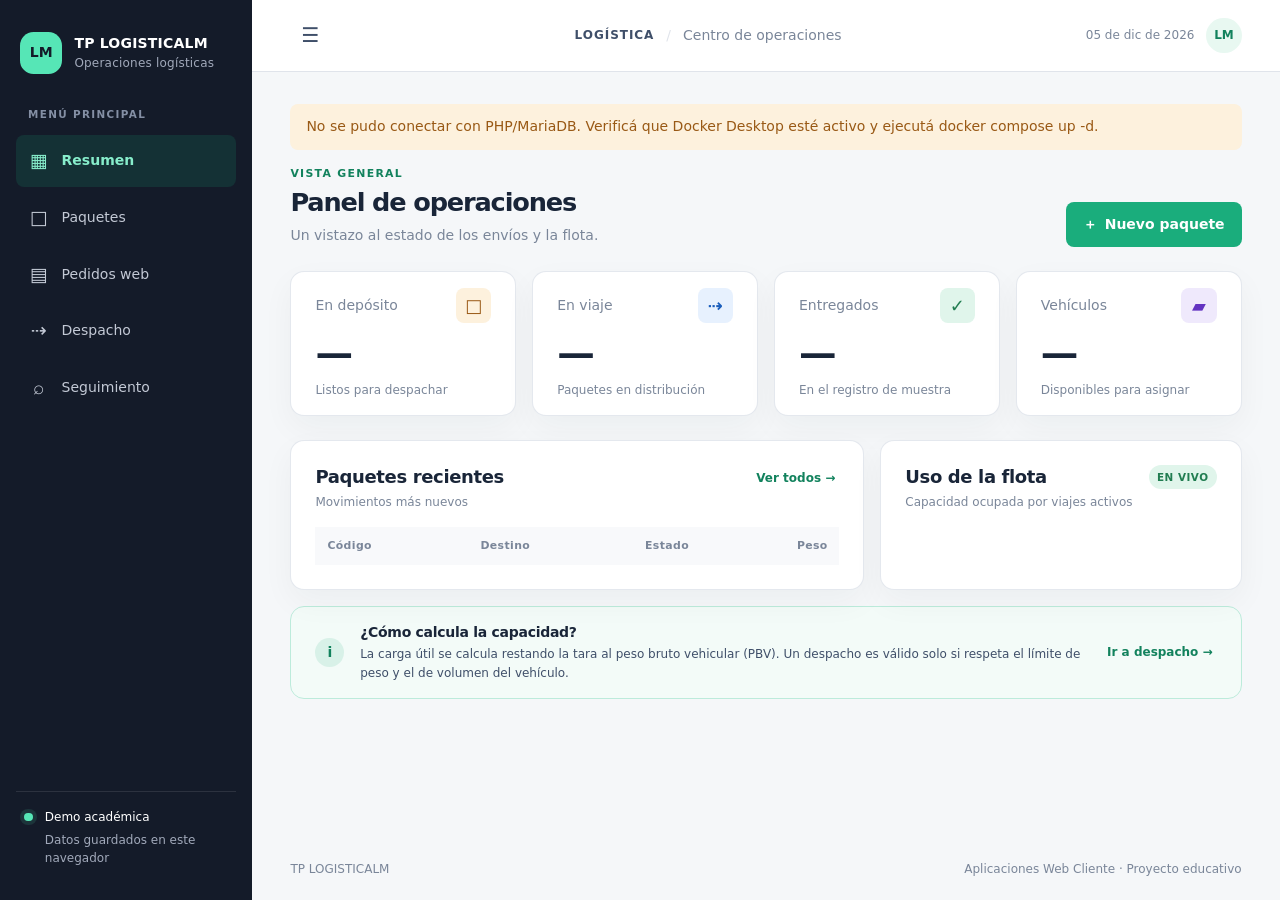
==== TPLOGISTICALM-PHP/index.html @ 8106ed95 "TP LOGISTICALM: versión para publicar" ====
<!doctype html>
<html lang="es">
<head>
  <meta charset="utf-8">
  <meta name="viewport" content="width=device-width, initial-scale=1">
  <meta name="theme-color" content="#101a2c">
  <meta name="description" content="Proyecto educativo para organizar paquetes, viajes y seguimiento de entregas.">
  <title>TP LOGISTICALM | Operaciones logísticas</title>
  <link rel="stylesheet" href="./css/styles.css">
  <script src="./js/main.js" defer></script>
</head>
<body>
  <a class="skip-link" href="#main-content">Saltar al contenido principal</a>
  <div class="app-shell">
    <button class="menu-backdrop" type="button" aria-label="Cerrar el menú"></button>
    <aside class="sidebar" aria-label="Navegación principal">
      <a class="brand" href="#panel" data-view="panel" aria-label="TP LOGISTICALM, ir al resumen">
        <span class="brand__mark" aria-hidden="true">LM</span>
        <span class="brand__text">TP LOGISTICALM<span class="brand__caption">Operaciones logísticas</span></span>
      </a>
      <p class="sidebar__label">MENÚ PRINCIPAL</p>
      <nav class="nav-list" aria-label="Secciones">
        <button class="nav-link is-active" type="button" data-view="panel" aria-current="page"><span class="nav-link__icon" aria-hidden="true">▦</span>Resumen</button>
        <button class="nav-link" type="button" data-view="paquetes"><span class="nav-link__icon" aria-hidden="true">□</span>Paquetes</button>
        <button class="nav-link" type="button" data-view="pedidos"><span class="nav-link__icon" aria-hidden="true">▤</span>Pedidos web</button>
        <button class="nav-link" type="button" data-view="despacho"><span class="nav-link__icon" aria-hidden="true">⇢</span>Despacho</button>
        <button class="nav-link" type="button" data-view="seguimiento"><span class="nav-link__icon" aria-hidden="true">⌕</span>Seguimiento</button>
      </nav>
      <div class="sidebar__footer"><span class="status-dot" aria-hidden="true"></span><span>Demo académica<span class="sidebar__caption">Datos guardados en este navegador</span></span></div>
    </aside>

    <div class="workspace">
      <header class="topbar">
        <button class="icon-button mobile-menu" id="menu-toggle" type="button" aria-label="Abrir menú" aria-expanded="false"><span aria-hidden="true">☰</span></button>
        <div class="topbar__context"><span>LOGÍSTICA</span><span class="topbar__divider" aria-hidden="true">/</span><span>Centro de operaciones</span></div>
        <div class="topbar__right"><span class="topbar__date" id="today-label"></span><span class="avatar" aria-label="Usuario de demostración">LM</span></div>
      </header>

      <main class="main-content" id="main-content" tabindex="-1">
        <div class="notice" id="app-notice" role="status" aria-live="polite" hidden></div>
        <section class="page-view is-visible" data-page="panel" aria-labelledby="panel-title">
          <header class="page-header">
            <div><p class="eyebrow">VISTA GENERAL</p><h1 id="panel-title" tabindex="-1">Panel de operaciones</h1><p class="page-header__text">Un vistazo al estado de los envíos y la flota.</p></div>
            <button class="button button--primary" type="button" data-open-package><span aria-hidden="true">＋</span> Nuevo paquete</button>
          </header>
          <div class="metric-grid" aria-label="Indicadores de logística">
            <article class="metric-card"><div class="metric-card__top"><span>En depósito</span><span class="metric-icon metric-icon--amber" aria-hidden="true">□</span></div><p class="metric-card__value" id="metric-pending">—</p><p class="metric-card__hint">Listos para despachar</p></article>
            <article class="metric-card"><div class="metric-card__top"><span>En viaje</span><span class="metric-icon metric-icon--blue" aria-hidden="true">⇢</span></div><p class="metric-card__value" id="metric-transit">—</p><p class="metric-card__hint">Paquetes en distribución</p></article>
            <article class="metric-card"><div class="metric-card__top"><span>Entregados</span><span class="metric-icon metric-icon--green" aria-hidden="true">✓</span></div><p class="metric-card__value" id="metric-delivered">—</p><p class="metric-card__hint">En el registro de muestra</p></article>
            <article class="metric-card"><div class="metric-card__top"><span>Vehículos</span><span class="metric-icon metric-icon--violet" aria-hidden="true">▰</span></div><p class="metric-card__value" id="metric-vehicles">—</p><p class="metric-card__hint">Disponibles para asignar</p></article>
          </div>
          <div class="dashboard-grid">
            <section class="panel-card" aria-labelledby="recent-title">
              <div class="panel-card__header"><div><h2 id="recent-title">Paquetes recientes</h2><p>Movimientos más nuevos</p></div><button class="text-button" type="button" data-view="paquetes">Ver todos <span aria-hidden="true">→</span></button></div>
              <div class="table-wrap"><table class="data-table"><caption class="sr-only">Últimos paquetes registrados</caption><thead><tr><th scope="col">Código</th><th scope="col">Destino</th><th scope="col">Estado</th><th scope="col">Peso</th></tr></thead><tbody id="recent-packages"></tbody></table></div>
              <p class="empty-state" id="recent-empty" hidden>Todavía no hay paquetes. Registrá el primero.</p>
            </section>
            <section class="panel-card" aria-labelledby="fleet-title">
              <div class="panel-card__header"><div><h2 id="fleet-title">Uso de la flota</h2><p>Capacidad ocupada por viajes activos</p></div><span class="panel-card__badge">EN VIVO</span></div>
              <div class="fleet-list" id="fleet-overview"></div>
            </section>
          </div>
          <section class="tip-card"><span class="tip-card__icon" aria-hidden="true">i</span><div><h2>¿Cómo calcula la capacidad?</h2><p>La carga útil se calcula restando la tara al peso bruto vehicular (PBV). Un despacho es válido solo si respeta el límite de peso y el de volumen del vehículo.</p></div><button class="text-button" type="button" data-view="despacho">Ir a despacho <span aria-hidden="true">→</span></button></section>
        </section>

        <section class="page-view" data-page="paquetes" aria-labelledby="packages-title" hidden>
          <header class="page-header"><div><p class="eyebrow">REGISTRO</p><h1 id="packages-title" tabindex="-1">Paquetes</h1><p class="page-header__text">Buscá, filtrá y consultá los envíos de la operación.</p></div><button class="button button--primary" type="button" data-open-package><span aria-hidden="true">＋</span> Nuevo paquete</button></header>
          <section class="panel-card" aria-label="Listado de paquetes">
            <div class="filter-bar"><label class="search-field"><span class="sr-only">Buscar paquete</span><span aria-hidden="true">⌕</span><input id="package-search" type="search" placeholder="Código, destinatario o destino" autocomplete="off"></label><label class="select-field"><span class="sr-only">Filtrar por estado</span><select id="status-filter"><option value="todos">Todos los estados</option><option value="En depósito">En depósito</option><option value="En viaje">En viaje</option><option value="Entregado">Entregado</option></select></label><span class="result-count" id="package-count"></span></div>
            <div class="table-wrap"><table class="data-table"><caption class="sr-only">Todos los paquetes</caption><thead><tr><th scope="col">Código</th><th scope="col">Destinatario</th><th scope="col">Destino</th><th scope="col">Dimensiones</th><th scope="col">Volumen</th><th scope="col">Peso</th><th scope="col">Estado</th><th scope="col"><span class="sr-only">Acción</span></th></tr></thead><tbody id="package-rows"></tbody></table></div>
            <p class="empty-state" id="packages-empty" hidden>No encontramos paquetes con esos filtros.</p>
          </section>
        </section>

        <section class="page-view" data-page="pedidos" aria-labelledby="orders-title" hidden>
          <header class="page-header">
            <div><p class="eyebrow">TIENDA TPLM</p><h1 id="orders-title" tabindex="-1">Pedidos web</h1><p class="page-header__text">Compras enviadas desde el formulario de la tienda.</p></div>
            <button class="button button--secondary" id="refresh-orders" type="button">Actualizar pedidos</button>
          </header>
          <div class="orders-list" id="web-orders-list" aria-live="polite"><p class="empty-state">Cargando pedidos…</p></div>
          <p class="form-note">Los pedidos recibidos quedan pendientes de preparación. Para despacharlos, registrá el peso y las medidas reales del paquete.</p>
        </section>

        <section class="page-view" data-page="despacho" aria-labelledby="dispatch-title" hidden>
          <header class="page-header"><div><p class="eyebrow">ARMADO DE VIAJE</p><h1 id="dispatch-title" tabindex="-1">Despacho</h1><p class="page-header__text">Elegí un vehículo y asigná paquetes sin superar su capacidad.</p></div></header>
          <div class="dispatch-grid">
            <section class="panel-card" aria-labelledby="vehicle-select-title"><div class="panel-card__header"><div><h2 id="vehicle-select-title">1. Seleccionar vehículo</h2><p>La carga útil es PBV menos tara.</p></div><span class="step-number">01</span></div><label class="form-field"><span>Vehículo</span><select id="dispatch-vehicle" required></select></label><div id="vehicle-specs" class="vehicle-specs"></div></section>
            <section class="panel-card" aria-labelledby="available-title"><div class="panel-card__header"><div><h2 id="available-title">2. Paquetes en depósito</h2><p>Seleccioná los paquetes para el viaje.</p></div><span class="step-number">02</span></div><div class="dispatch-packages" id="dispatch-available"></div></section>
          </div>
          <section class="panel-card capacity-card" aria-labelledby="capacity-title"><div class="panel-card__header"><div><h2 id="capacity-title">Capacidad del viaje</h2><p>La carga actual y los paquetes elegidos se suman antes de confirmar.</p></div><span class="capacity-state" id="capacity-state">Pendiente</span></div><div class="capacity-grid"><div class="capacity-meter"><div class="capacity-meter__heading"><span>Peso</span><span id="dispatch-weight-text">—</span></div><progress id="weight-progress" value="0" max="100" aria-label="Porcentaje de carga de peso"></progress></div><div class="capacity-meter"><div class="capacity-meter__heading"><span>Volumen</span><span id="dispatch-volume-text">—</span></div><progress id="volume-progress" value="0" max="100" aria-label="Porcentaje de carga de volumen"></progress></div></div><p class="capacity-message" id="capacity-message">Elegí un vehículo y al menos un paquete.</p><form id="dispatch-form"><button class="button button--primary" id="create-trip" type="submit" disabled>Crear viaje</button></form></section>
        </section>

        <section class="page-view" data-page="seguimiento" aria-labelledby="tracking-title" hidden>
          <header class="page-header"><div><p class="eyebrow">CONSULTA DE ENVÍOS</p><h1 id="tracking-title" tabindex="-1">Seguimiento</h1><p class="page-header__text">Ingresá el código para ver el recorrido del paquete.</p></div></header>
          <section class="tracking-search panel-card"><form id="tracking-form"><label class="form-field"><span>Código de seguimiento</span><input id="tracking-code" name="codigo" type="search" placeholder="Ej.: TLS-261114-A001" autocomplete="off" required></label><button class="button button--primary" type="submit">Consultar <span aria-hidden="true">→</span></button></form><p class="tracking-search__hint">Probá con un código de la tabla de paquetes.</p></section>
          <div id="tracking-result" class="tracking-result" aria-live="polite" aria-atomic="true"></div>
        </section>
      </main>
      <footer class="footer"><span>TP LOGISTICALM</span><span>Aplicaciones Web Cliente · Proyecto educativo</span></footer>
    </div>
  </div>

  <dialog class="dialog" id="package-dialog" aria-labelledby="package-dialog-title">
    <form class="dialog__content" id="package-form">
      <div class="dialog__header"><div><p class="eyebrow">RECEPCIÓN</p><h2 id="package-dialog-title">Registrar paquete</h2></div><button class="icon-button" type="button" data-close-dialog="package-dialog" aria-label="Cerrar">×</button></div>
      <div class="form-grid">
        <label class="form-field"><span>Remitente</span><input name="sender" required maxlength="80" placeholder="Nombre de quien envía"></label>
        <label class="form-field"><span>Destinatario</span><input name="recipient" required maxlength="80" placeholder="Nombre de quien recibe"></label>
        <label class="form-field"><span>Origen</span><input name="origin" required maxlength="80" placeholder="Ciudad de origen"></label>
        <label class="form-field"><span>Destino</span><input name="destination" required maxlength="80" placeholder="Ciudad de destino"></label>
        <label class="form-field form-field--wide"><span>Descripción</span><input name="description" required maxlength="100" placeholder="¿Qué contiene el paquete?"></label>
        <label class="form-field"><span>Peso (kg)</span><input name="weightKg" type="number" min="0.1" step="0.1" required></label>
        <fieldset class="dimensions-field form-field--wide"><legend>Medidas en metros</legend><div class="dimensions-grid"><label class="form-field"><span>Largo</span><input name="lengthM" type="number" min="0.01" step="0.01" required></label><label class="form-field"><span>Ancho</span><input name="widthM" type="number" min="0.01" step="0.01" required></label><label class="form-field"><span>Alto</span><input name="heightM" type="number" min="0.01" step="0.01" required></label></div></fieldset>
      </div>
      <p class="form-note">El volumen se calcula automáticamente: largo × ancho × alto.</p>
      <div class="dialog__actions"><button class="button button--secondary" type="button" data-close-dialog="package-dialog">Cancelar</button><button class="button button--primary" type="submit">Guardar paquete</button></div>
    </form>
  </dialog>
  <div class="toast" id="toast" role="status" aria-live="polite" aria-atomic="true"></div>
</body>
</html>
---- TPLOGISTICALM-PHP/css/styles.css ----
@layer reset, base, layout, components, utilities;

@layer reset {
  *, *::before, *::after { box-sizing: border-box; }
  body, h1, h2, h3, p { margin: 0; }
  button, input, select { font: inherit; }
  button { color: inherit; }
  table { border-collapse: collapse; }
}

@layer base {
  :root {
    --clr-ink: hsl(218 38% 16%);
    --clr-ink-soft: hsl(218 25% 33%);
    --clr-muted: hsl(218 13% 54%);
    --clr-line: hsl(218 22% 90%);
    --clr-paper: hsl(0 0% 100%);
    --clr-canvas: hsl(220 28% 97%);
    --clr-sidebar: hsl(220 35% 12%);
    --clr-sidebar-soft: hsl(220 27% 20%);
    --clr-accent: hsl(160 74% 39%);
    --clr-accent-dark: hsl(160 76% 29%);
    --clr-accent-soft: hsl(155 52% 94%);
    --clr-amber: hsl(38 90% 93%);
    --clr-amber-ink: hsl(31 76% 34%);
    --clr-blue: hsl(213 92% 95%);
    --clr-blue-ink: hsl(215 76% 42%);
    --clr-green: hsl(151 52% 92%);
    --clr-green-ink: hsl(151 58% 31%);
    --clr-red: hsl(2 82% 96%);
    --clr-red-ink: hsl(2 67% 44%);
    --clr-violet: hsl(260 76% 95%);
    --clr-violet-ink: hsl(260 58% 48%);
    --space-1: 0.25rem;
    --space-2: 0.5rem;
    --space-3: 0.75rem;
    --space-4: 1rem;
    --space-5: 1.5rem;
    --space-6: 2rem;
    --text-xs: 0.75rem;
    --text-sm: 0.875rem;
    --text-base: 1rem;
    --text-lg: 1.125rem;
    --text-xl: 1.375rem;
    --text-2xl: clamp(1.6rem, 2vw, 2rem);
    --radius-sm: 0.5rem;
    --radius-md: 0.875rem;
    --radius-lg: 1.125rem;
    --leading-base: 1.55;
    --shadow-card: 0 0.75rem 2rem hsl(218 38% 16% / 0.045);
    color-scheme: light;
    font-family: "Segoe UI", system-ui, sans-serif;
    color: var(--clr-ink);
    background: var(--clr-canvas);
    font-size: 16px;
    line-height: var(--leading-base);
  }
  body { min-width: 20rem; min-height: 100vh; background: var(--clr-canvas); }
  button { border: 0; cursor: pointer; }
  button:disabled { cursor: not-allowed; opacity: 0.55; }
  a { color: inherit; }
  input, select { color: var(--clr-ink); }
  :focus-visible { outline: 3px solid hsl(160 74% 39% / 0.38); outline-offset: 3px; }
  ::selection { color: var(--clr-ink); background: hsl(160 74% 39% / 0.2); }
}

@layer layout {
  .app-shell { min-height: 100vh; }
  .sidebar { position: fixed; z-index: 20; inset: 0 auto 0 0; display: flex; width: 15.75rem; flex-direction: column; padding: var(--space-5) var(--space-4); color: var(--clr-paper); background: var(--clr-sidebar); }
  .workspace { min-height: 100vh; margin-left: 15.75rem; }
  .main-content { width: min(100%, 92rem); min-height: calc(100vh - 8rem); margin-inline: auto; padding: var(--space-6) clamp(1.25rem, 3vw, 3rem); }
  .metric-grid { display: grid; grid-template-columns: repeat(4, minmax(0, 1fr)); gap: var(--space-4); margin-bottom: var(--space-5); }
  .dashboard-grid { display: grid; grid-template-columns: minmax(0, 1.35fr) minmax(18rem, 0.85fr); gap: var(--space-4); margin-bottom: var(--space-4); }
  .dispatch-grid { display: grid; grid-template-columns: minmax(0, 0.85fr) minmax(0, 1.15fr); gap: var(--space-4); margin-bottom: var(--space-4); }
  .capacity-grid { display: grid; grid-template-columns: repeat(2, minmax(0, 1fr)); gap: var(--space-5); }
  .footer { display: flex; justify-content: space-between; gap: var(--space-4); margin: 0 auto; padding: var(--space-4) clamp(1.25rem, 3vw, 3rem); color: var(--clr-muted); font-size: var(--text-xs); }
}

@layer components {
  .skip-link { position: fixed; z-index: 100; top: var(--space-3); left: var(--space-3); transform: translateY(-180%); padding: var(--space-2) var(--space-4); border-radius: var(--radius-sm); color: var(--clr-paper); background: var(--clr-sidebar); }
  .skip-link:focus { transform: translateY(0); }
  .brand { display: flex; align-items: center; gap: var(--space-3); padding: var(--space-2) var(--space-1) var(--space-6); text-decoration: none; }
  .brand__mark { display: grid; width: 2.65rem; aspect-ratio: 1; place-items: center; border-radius: 0.85rem; color: var(--clr-sidebar); background: hsl(160 74% 62%); font-size: var(--text-sm); font-weight: 800; }
  .brand__text { display: grid; font-size: var(--text-sm); font-weight: 750; letter-spacing: 0.015em; line-height: 1.25; }
  .brand__caption, .sidebar__caption { display: block; margin-top: var(--space-1); color: hsl(220 15% 68%); font-size: var(--text-xs); font-weight: 400; }
  .sidebar__label { padding: 0 var(--space-3); color: hsl(220 15% 58%); font-size: 0.65rem; font-weight: 700; letter-spacing: 0.13em; }
  .nav-list { display: grid; gap: var(--space-1); margin-top: var(--space-3); }
  .nav-link { display: flex; align-items: center; gap: var(--space-3); width: 100%; padding: 0.72rem var(--space-3); border-radius: var(--radius-sm); color: hsl(220 18% 80%); background: transparent; text-align: left; font-size: var(--text-sm); transition: background 150ms ease, color 150ms ease; }
  .nav-link:hover { color: var(--clr-paper); background: var(--clr-sidebar-soft); }
  .nav-link.is-active { color: hsl(160 74% 73%); background: hsl(160 74% 39% / 0.15); font-weight: 650; }
  .nav-link__icon { display: inline-grid; width: 1.35rem; place-items: center; font-size: 1.2rem; }
  .sidebar__footer { display: flex; align-items: flex-start; gap: var(--space-3); margin-top: auto; padding: var(--space-4) var(--space-2) var(--space-2); border-top: 1px solid hsl(0 0% 100% / 0.1); font-size: var(--text-xs); }
  .status-dot { width: 0.55rem; aspect-ratio: 1; flex: 0 0 auto; margin-top: 0.28rem; border-radius: 50%; background: hsl(160 74% 62%); box-shadow: 0 0 0 0.25rem hsl(160 74% 62% / 0.12); }
  .topbar { position: sticky; z-index: 10; top: 0; display: flex; min-height: 4.5rem; align-items: center; justify-content: space-between; gap: var(--space-4); padding: var(--space-2) clamp(1.25rem, 3vw, 3rem); border-bottom: 1px solid var(--clr-line); background: hsl(0 0% 100% / 0.92); backdrop-filter: blur(1rem); }
  .topbar__context, .topbar__right { display: flex; align-items: center; gap: var(--space-3); }
  .topbar__context { color: var(--clr-muted); font-size: var(--text-sm); }
  .topbar__context span:first-child { color: var(--clr-ink-soft); font-size: var(--text-xs); font-weight: 750; letter-spacing: 0.08em; }
  .topbar__divider { color: var(--clr-line); }
  .topbar__date { color: var(--clr-muted); font-size: var(--text-xs); }
  .avatar { display: grid; width: 2.2rem; aspect-ratio: 1; place-items: center; border-radius: 50%; color: var(--clr-accent-dark); background: var(--clr-accent-soft); font-size: var(--text-xs); font-weight: 750; }
  .mobile-menu { display: none; }
  .page-view[hidden] { display: none; }
  .page-view.is-visible { animation: appear 180ms ease-out; }
  .page-header { display: flex; align-items: flex-end; justify-content: space-between; gap: var(--space-4); margin-bottom: var(--space-5); }
  .eyebrow { margin-bottom: var(--space-1); color: var(--clr-accent-dark); font-size: 0.68rem; font-weight: 750; letter-spacing: 0.12em; }
  h1 { color: var(--clr-ink); font-size: var(--text-2xl); font-weight: 720; letter-spacing: -0.045em; line-height: 1.2; }
  h2 { color: var(--clr-ink); font-size: var(--text-lg); font-weight: 700; letter-spacing: -0.02em; line-height: 1.3; }
  .page-header__text { margin-top: var(--space-2); color: var(--clr-muted); font-size: var(--text-sm); }
  .metric-card, .panel-card { min-width: 0; border: 1px solid hsl(218 22% 90% / 0.85); border-radius: var(--radius-md); background: var(--clr-paper); box-shadow: var(--shadow-card); }
  .metric-card { padding: var(--space-4) var(--space-5); }
  .metric-card__top { display: flex; align-items: center; justify-content: space-between; gap: var(--space-2); color: var(--clr-muted); font-size: var(--text-sm); }
  .metric-card__value { margin-top: var(--space-3); color: var(--clr-ink); font-size: clamp(1.8rem, 3vw, 2.35rem); font-weight: 740; letter-spacing: -0.05em; line-height: 1; }
  .metric-card__hint { margin-top: var(--space-2); color: var(--clr-muted); font-size: var(--text-xs); }
  .metric-icon { display: grid; width: 2.2rem; aspect-ratio: 1; place-items: center; border-radius: var(--radius-sm); font-size: var(--text-lg); font-weight: 700; }
  .metric-icon--amber { color: var(--clr-amber-ink); background: var(--clr-amber); }
  .metric-icon--blue { color: var(--clr-blue-ink); background: var(--clr-blue); }
  .metric-icon--green { color: var(--clr-green-ink); background: var(--clr-green); }
  .metric-icon--violet { color: var(--clr-violet-ink); background: var(--clr-violet); }
  .panel-card { padding: var(--space-5); }
  .panel-card__header { display: flex; align-items: flex-start; justify-content: space-between; gap: var(--space-3); margin-bottom: var(--space-4); }
  .panel-card__header p { margin-top: var(--space-1); color: var(--clr-muted); font-size: var(--text-xs); }
  .panel-card__badge { padding: 0.25rem 0.5rem; border-radius: 99rem; color: var(--clr-green-ink); background: var(--clr-green); font-size: 0.65rem; font-weight: 750; letter-spacing: 0.05em; }
  .text-button { padding: var(--space-1); color: var(--clr-accent-dark); background: transparent; font-size: var(--text-xs); font-weight: 680; white-space: nowrap; }
  .text-button:hover { text-decoration: underline; text-underline-offset: 0.2em; }
  .table-wrap { width: 100%; overflow-x: auto; }
  .data-table { width: 100%; min-width: 37rem; text-align: left; }
  .data-table th { padding: 0.65rem 0.75rem; color: var(--clr-muted); background: hsl(220 28% 98%); font-size: 0.68rem; font-weight: 700; letter-spacing: 0.035em; white-space: nowrap; }
  .data-table td { padding: 0.8rem 0.75rem; border-top: 1px solid var(--clr-line); color: var(--clr-ink-soft); font-size: var(--text-xs); white-space: nowrap; }
  .data-table tbody tr:hover { background: hsl(220 28% 98%); }
  .status-badge { display: inline-flex; align-items: center; gap: 0.35rem; padding: 0.25rem 0.55rem; border-radius: 99rem; font-size: 0.68rem; font-weight: 680; }
  .status-badge::before { width: 0.38rem; aspect-ratio: 1; border-radius: 50%; background: currentColor; content: ""; }
  .status-badge--deposito { color: var(--clr-amber-ink); background: var(--clr-amber); }
  .status-badge--viaje { color: var(--clr-blue-ink); background: var(--clr-blue); }
  .status-badge--entregado { color: var(--clr-green-ink); background: var(--clr-green); }
  .code-link { padding: 0; color: var(--clr-accent-dark); background: transparent; font-size: inherit; font-weight: 680; }
  .code-link:hover { text-decoration: underline; text-underline-offset: 0.18em; }
  .empty-state { padding: var(--space-5); color: var(--clr-muted); font-size: var(--text-sm); text-align: center; }
  .fleet-list { display: grid; gap: var(--space-4); }
  .fleet-item { display: grid; gap: var(--space-2); }
  .fleet-item__heading, .fleet-item__detail { display: flex; align-items: center; justify-content: space-between; gap: var(--space-2); }
  .fleet-item__name { color: var(--clr-ink-soft); font-size: var(--text-sm); font-weight: 650; }
  .fleet-item__type, .fleet-item__detail { color: var(--clr-muted); font-size: var(--text-xs); }
  .fleet-item__detail { font-size: 0.68rem; }
  progress { display: block; width: 100%; height: 0.45rem; overflow: hidden; border: 0; border-radius: 99rem; background: var(--clr-line); }
  progress::-webkit-progress-bar { border-radius: 99rem; background: var(--clr-line); }
  progress::-webkit-progress-value { border-radius: 99rem; background: var(--clr-accent); }
  progress::-moz-progress-bar { border-radius: 99rem; background: var(--clr-accent); }
  .tip-card { display: flex; align-items: center; gap: var(--space-4); padding: var(--space-4) var(--space-5); border: 1px solid hsl(160 54% 83%); border-radius: var(--radius-md); background: hsl(155 52% 97%); }
  .tip-card__icon { display: grid; width: 1.8rem; aspect-ratio: 1; flex: 0 0 auto; place-items: center; border-radius: 50%; color: var(--clr-accent-dark); background: hsl(160 74% 39% / 0.12); font-size: var(--text-sm); font-weight: 800; }
  .tip-card h2 { font-size: var(--text-sm); }
  .tip-card p { margin-top: var(--space-1); color: var(--clr-ink-soft); font-size: var(--text-xs); }
  .tip-card .text-button { margin-left: auto; }
  .filter-bar { display: flex; align-items: center; gap: var(--space-3); margin-bottom: var(--space-4); }
  .search-field, .select-field { display: flex; min-height: 2.7rem; align-items: center; gap: var(--space-2); padding: 0 var(--space-3); border: 1px solid var(--clr-line); border-radius: var(--radius-sm); color: var(--clr-muted); background: var(--clr-paper); }
  .search-field { flex: 1; }
  .search-field input, .select-field select { width: 100%; border: 0; outline: 0; background: transparent; font-size: var(--text-xs); }
  .select-field select { min-width: 10rem; }
  .result-count { color: var(--clr-muted); font-size: var(--text-xs); white-space: nowrap; }
  .button { display: inline-flex; min-height: 2.7rem; align-items: center; justify-content: center; gap: var(--space-2); padding: 0.65rem var(--space-4); border: 1px solid transparent; border-radius: var(--radius-sm); font-size: var(--text-sm); font-weight: 680; transition: background 150ms ease, transform 150ms ease; }
  .button:not(:disabled):active { transform: translateY(1px); }
  .button--primary { color: var(--clr-paper); background: var(--clr-accent); }
  .button--primary:not(:disabled):hover { background: var(--clr-accent-dark); }
  .button--secondary { border-color: var(--clr-line); color: var(--clr-ink-soft); background: var(--clr-paper); }
  .button--secondary:hover { background: var(--clr-canvas); }
  .button--small { min-height: 2rem; padding: 0.35rem 0.65rem; font-size: var(--text-xs); }
  .icon-button { display: grid; width: 2.5rem; aspect-ratio: 1; place-items: center; border-radius: var(--radius-sm); color: var(--clr-ink-soft); background: transparent; font-size: 1.25rem; }
  .icon-button:hover { background: var(--clr-canvas); }
  .step-number { display: grid; width: 2rem; aspect-ratio: 1; place-items: center; border-radius: 50%; color: var(--clr-accent-dark); background: var(--clr-accent-soft); font-size: var(--text-xs); font-weight: 750; }
  .form-field { display: grid; gap: var(--space-2); color: var(--clr-ink-soft); font-size: var(--text-xs); font-weight: 650; }
  .form-field input, .form-field select { width: 100%; min-height: 2.7rem; padding: 0.6rem 0.75rem; border: 1px solid var(--clr-line); border-radius: var(--radius-sm); background: var(--clr-paper); font-size: var(--text-sm); font-weight: 400; }
  .form-field input::placeholder { color: hsl(218 13% 68%); }
  .vehicle-specs { display: grid; grid-template-columns: repeat(2, minmax(0, 1fr)); gap: var(--space-3); margin-top: var(--space-4); }
  .spec-card { padding: var(--space-3); border-radius: var(--radius-sm); background: var(--clr-canvas); }
  .spec-card span { display: block; color: var(--clr-muted); font-size: 0.68rem; }
  .spec-card strong { display: block; margin-top: var(--space-1); color: var(--clr-ink); font-size: var(--text-sm); }
  .dispatch-packages { display: grid; max-height: 19rem; gap: var(--space-2); overflow-y: auto; }
  .package-option { display: flex; align-items: center; gap: var(--space-3); padding: var(--space-3); border: 1px solid var(--clr-line); border-radius: var(--radius-sm); cursor: pointer; }
  .package-option:hover { border-color: hsl(160 74% 39% / 0.5); background: hsl(155 52% 97%); }
  .package-option input { width: 1rem; height: 1rem; accent-color: var(--clr-accent); }
  .package-option__body { display: grid; min-width: 0; flex: 1; gap: 0.12rem; }
  .package-option__body strong { overflow: hidden; color: var(--clr-ink); font-size: var(--text-xs); text-overflow: ellipsis; white-space: nowrap; }
  .package-option__body span { color: var(--clr-muted); font-size: 0.68rem; }
  .capacity-card { margin-bottom: var(--space-4); }
  .capacity-state { padding: 0.25rem 0.6rem; border-radius: 99rem; color: var(--clr-muted); background: var(--clr-canvas); font-size: 0.68rem; font-weight: 700; }
  .capacity-state.is-valid { color: var(--clr-green-ink); background: var(--clr-green); }
  .capacity-state.is-invalid { color: var(--clr-red-ink); background: var(--clr-red); }
  .capacity-meter { display: grid; gap: var(--space-2); }
  .capacity-meter__heading { display: flex; justify-content: space-between; gap: var(--space-2); color: var(--clr-ink-soft); font-size: var(--text-xs); font-weight: 650; }
  .capacity-meter__heading span:last-child { color: var(--clr-muted); font-weight: 500; }
  .capacity-meter progress.is-over::-webkit-progress-value, .capacity-meter progress.is-over::-moz-progress-bar { background: hsl(2 67% 52%); }
  .capacity-message { min-height: 1.5rem; margin-top: var(--space-4); color: var(--clr-muted); font-size: var(--text-xs); }
  #dispatch-form { display: flex; justify-content: flex-end; margin-top: var(--space-3); }
  .tracking-search { max-width: 55rem; }
  .tracking-search form { display: flex; align-items: flex-end; gap: var(--space-3); }
  .tracking-search .form-field { flex: 1; }
  .tracking-search__hint { margin-top: var(--space-3); color: var(--clr-muted); font-size: var(--text-xs); }
  .tracking-result { max-width: 55rem; margin-top: var(--space-4); }
  .tracking-card { overflow: hidden; border: 1px solid var(--clr-line); border-radius: var(--radius-md); background: var(--clr-paper); box-shadow: var(--shadow-card); }
  .tracking-card__header { display: flex; align-items: flex-start; justify-content: space-between; gap: var(--space-4); padding: var(--space-5); border-bottom: 1px solid var(--clr-line); }
  .tracking-card__code { margin-top: var(--space-1); color: var(--clr-muted); font-size: var(--text-xs); }
  .tracking-card__route { display: grid; grid-template-columns: 1fr auto 1fr; align-items: center; gap: var(--space-3); padding: var(--space-5); border-bottom: 1px solid var(--clr-line); }
  .route-point span { display: block; color: var(--clr-muted); font-size: 0.68rem; }
  .route-point strong { display: block; margin-top: 0.15rem; color: var(--clr-ink); font-size: var(--text-sm); }
  .route-line { color: var(--clr-accent); font-size: var(--text-xl); }
  .tracking-card__body { padding: var(--space-5); }
  .tracking-card__body h3 { margin-bottom: var(--space-4); color: var(--clr-ink); font-size: var(--text-sm); }
  .timeline { display: grid; gap: 0; }
  .timeline__item { position: relative; display: grid; grid-template-columns: 1rem 1fr auto; gap: var(--space-3); min-height: 3.2rem; }
  .timeline__item:not(:last-child)::before { position: absolute; top: 1rem; bottom: -0.2rem; left: 0.43rem; width: 1px; background: var(--clr-line); content: ""; }
  .timeline__dot { z-index: 1; width: 0.9rem; height: 0.9rem; margin-top: 0.15rem; border: 2px solid var(--clr-paper); border-radius: 50%; background: var(--clr-accent); box-shadow: 0 0 0 1px var(--clr-accent); }
  .timeline__text strong { display: block; color: var(--clr-ink-soft); font-size: var(--text-xs); }
  .timeline__text span, .timeline__date { color: var(--clr-muted); font-size: 0.68rem; }
  .tracking-action { margin-top: var(--space-3); }
  .dialog { width: min(100% - 2rem, 40rem); max-height: min(90vh, 52rem); padding: 0; border: 1px solid var(--clr-line); border-radius: var(--radius-lg); color: var(--clr-ink); background: var(--clr-paper); box-shadow: 0 2rem 5rem hsl(218 38% 16% / 0.2); }
  .dialog::backdrop { background: hsl(218 38% 16% / 0.52); backdrop-filter: blur(0.2rem); }
  .dialog__content { padding: var(--space-5); }
  .dialog__header, .dialog__actions { display: flex; align-items: center; justify-content: space-between; gap: var(--space-3); }
  .dialog__header { margin-bottom: var(--space-4); }
  .dialog__header h2 { font-size: var(--text-xl); }
  .form-grid { display: grid; grid-template-columns: repeat(2, minmax(0, 1fr)); gap: var(--space-4); }
  .form-field--wide { grid-column: 1 / -1; }
  .dimensions-field { min-width: 0; margin: 0; padding: 0; border: 0; }
  .dimensions-field legend { margin-bottom: var(--space-2); color: var(--clr-ink-soft); font-size: var(--text-xs); font-weight: 650; }
  .dimensions-grid { display: grid; grid-template-columns: repeat(3, minmax(0, 1fr)); gap: var(--space-3); }
  .form-note { margin-top: var(--space-3); color: var(--clr-muted); font-size: var(--text-xs); }
  .dialog__actions { justify-content: flex-end; margin-top: var(--space-5); }
  .notice { margin-bottom: var(--space-4); padding: var(--space-3) var(--space-4); border-radius: var(--radius-sm); color: var(--clr-amber-ink); background: var(--clr-amber); font-size: var(--text-sm); }
  .toast { position: fixed; z-index: 50; right: var(--space-5); bottom: var(--space-5); max-width: min(26rem, calc(100vw - 2rem)); padding: var(--space-3) var(--space-4); transform: translateY(1rem); border-radius: var(--radius-sm); color: var(--clr-paper); background: var(--clr-sidebar); box-shadow: var(--shadow-card); opacity: 0; pointer-events: none; transition: opacity 150ms ease, transform 150ms ease; font-size: var(--text-sm); }
  .toast.is-visible { transform: translateY(0); opacity: 1; }
  .toast.is-error { background: var(--clr-red-ink); }
.orders-list { display: grid; gap: var(--space-4); }
.web-order-card h2 { margin: 0.25rem 0; font-size: var(--text-lg); }
.web-order-card > p { color: var(--clr-ink-soft); font-size: var(--text-sm); }
.web-order-items { display: grid; gap: var(--space-2); padding-left: 1.25rem; color: var(--clr-ink-soft); font-size: var(--text-sm); }
  .menu-backdrop { display: none; }
}

@layer utilities {
  .sr-only { position: absolute; width: 1px; height: 1px; overflow: hidden; clip: rect(0, 0, 0, 0); white-space: nowrap; clip-path: inset(50%); }
  @keyframes appear { from { opacity: 0; transform: translateY(0.35rem); } to { opacity: 1; transform: translateY(0); } }
}

@media (max-width: 68rem) {
  .metric-grid { grid-template-columns: repeat(2, minmax(0, 1fr)); }
  .dashboard-grid { grid-template-columns: minmax(0, 1.2fr) minmax(16rem, 0.8fr); }
}
@media (max-width: 52rem) {
  .sidebar { transform: translateX(-105%); transition: transform 180ms ease; }
  .workspace { margin-left: 0; }
  .app-shell--menu-open .sidebar { transform: translateX(0); }
  .app-shell--menu-open .menu-backdrop { position: fixed; z-index: 15; inset: 0; display: block; width: 100%; height: 100%; background: hsl(218 38% 16% / 0.35); }
  .mobile-menu { display: grid; }
  .topbar { justify-content: flex-start; }
  .topbar__right { margin-left: auto; }
  .dashboard-grid, .dispatch-grid { grid-template-columns: 1fr; }
  .tip-card { align-items: flex-start; flex-wrap: wrap; }
  .tip-card .text-button { margin-left: 2.7rem; }
}
@media (max-width: 36rem) {
  .main-content { min-height: calc(100vh - 7rem); padding: var(--space-5) var(--space-4); }
  .topbar { min-height: 3.75rem; padding-inline: var(--space-4); }
  .topbar__context { gap: var(--space-2); font-size: var(--text-xs); }
  .topbar__date { display: none; }
  .page-header { align-items: flex-start; flex-direction: column; }
  .page-header > .button { width: 100%; }
  .metric-card { padding: var(--space-4); }
  .metric-card__top { font-size: var(--text-xs); }
  .metric-card__hint { line-height: 1.35; }
  .panel-card { padding: var(--space-4); }
  .filter-bar { align-items: stretch; flex-direction: column; }
  .select-field select { min-width: 0; }
  .result-count { align-self: flex-end; }
  .capacity-grid { grid-template-columns: 1fr; }
  .tracking-search form { align-items: stretch; flex-direction: column; }
  .tracking-search form .button { width: 100%; }
  .tracking-card__header { align-items: flex-start; flex-direction: column; }
  .tracking-card__route { gap: var(--space-2); padding: var(--space-4); }
  .route-point strong { font-size: var(--text-xs); }
  .timeline__item { grid-template-columns: 1rem 1fr; }
  .timeline__date { grid-column: 2; margin-top: -0.5rem; }
  .form-grid { grid-template-columns: 1fr; }
  .form-field--wide { grid-column: auto; }
  .dimensions-grid { gap: var(--space-2); }
  .dimensions-grid input { padding-inline: 0.5rem; }
  .footer { align-items: flex-start; flex-direction: column; gap: var(--space-1); padding: var(--space-4); }
}
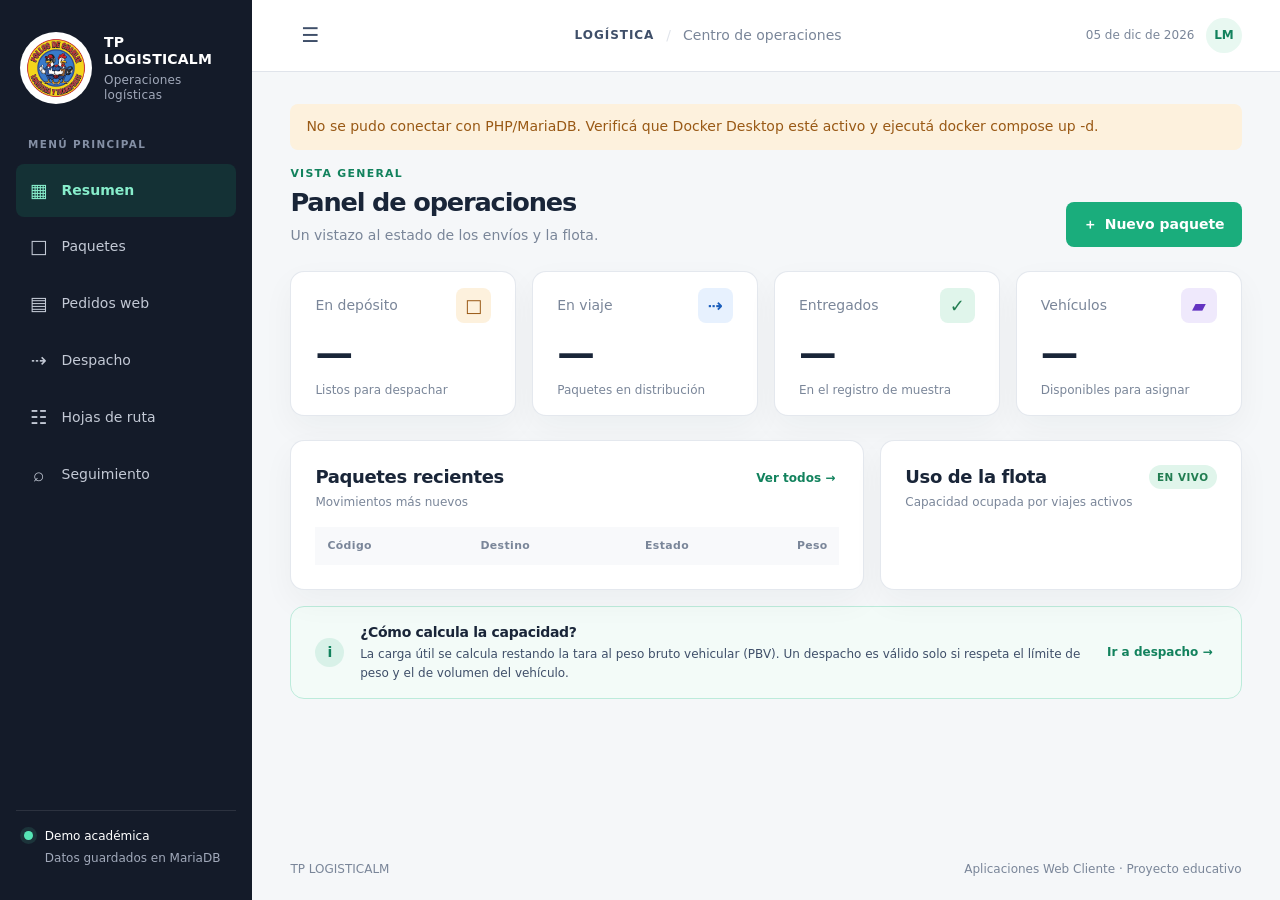
==== commit 4a2ae814: "Clase evisión final entre TP s Conectados TPLOGISTICA y TPLM" ====
--- a/TPLOGISTICALM-PHP/index.html
+++ b/TPLOGISTICALM-PHP/index.html
@@ -1,121 +1,660 @@
 <!doctype html>
 <html lang="es">
-<head>
-  <meta charset="utf-8">
-  <meta name="viewport" content="width=device-width, initial-scale=1">
-  <meta name="theme-color" content="#101a2c">
-  <meta name="description" content="Proyecto educativo para organizar paquetes, viajes y seguimiento de entregas.">
-  <title>TP LOGISTICALM | Operaciones logísticas</title>
-  <link rel="stylesheet" href="./css/styles.css">
-  <script src="./js/main.js" defer></script>
-</head>
-<body>
-  <a class="skip-link" href="#main-content">Saltar al contenido principal</a>
-  <div class="app-shell">
-    <button class="menu-backdrop" type="button" aria-label="Cerrar el menú"></button>
-    <aside class="sidebar" aria-label="Navegación principal">
-      <a class="brand" href="#panel" data-view="panel" aria-label="TP LOGISTICALM, ir al resumen">
-        <span class="brand__mark" aria-hidden="true">LM</span>
-        <span class="brand__text">TP LOGISTICALM<span class="brand__caption">Operaciones logísticas</span></span>
-      </a>
-      <p class="sidebar__label">MENÚ PRINCIPAL</p>
-      <nav class="nav-list" aria-label="Secciones">
-        <button class="nav-link is-active" type="button" data-view="panel" aria-current="page"><span class="nav-link__icon" aria-hidden="true">▦</span>Resumen</button>
-        <button class="nav-link" type="button" data-view="paquetes"><span class="nav-link__icon" aria-hidden="true">□</span>Paquetes</button>
-        <button class="nav-link" type="button" data-view="pedidos"><span class="nav-link__icon" aria-hidden="true">▤</span>Pedidos web</button>
-        <button class="nav-link" type="button" data-view="despacho"><span class="nav-link__icon" aria-hidden="true">⇢</span>Despacho</button>
-        <button class="nav-link" type="button" data-view="seguimiento"><span class="nav-link__icon" aria-hidden="true">⌕</span>Seguimiento</button>
-      </nav>
-      <div class="sidebar__footer"><span class="status-dot" aria-hidden="true"></span><span>Demo académica<span class="sidebar__caption">Datos guardados en este navegador</span></span></div>
-    </aside>
-
-    <div class="workspace">
-      <header class="topbar">
-        <button class="icon-button mobile-menu" id="menu-toggle" type="button" aria-label="Abrir menú" aria-expanded="false"><span aria-hidden="true">☰</span></button>
-        <div class="topbar__context"><span>LOGÍSTICA</span><span class="topbar__divider" aria-hidden="true">/</span><span>Centro de operaciones</span></div>
-        <div class="topbar__right"><span class="topbar__date" id="today-label"></span><span class="avatar" aria-label="Usuario de demostración">LM</span></div>
-      </header>
-
-      <main class="main-content" id="main-content" tabindex="-1">
-        <div class="notice" id="app-notice" role="status" aria-live="polite" hidden></div>
-        <section class="page-view is-visible" data-page="panel" aria-labelledby="panel-title">
-          <header class="page-header">
-            <div><p class="eyebrow">VISTA GENERAL</p><h1 id="panel-title" tabindex="-1">Panel de operaciones</h1><p class="page-header__text">Un vistazo al estado de los envíos y la flota.</p></div>
-            <button class="button button--primary" type="button" data-open-package><span aria-hidden="true">＋</span> Nuevo paquete</button>
-          </header>
-          <div class="metric-grid" aria-label="Indicadores de logística">
-            <article class="metric-card"><div class="metric-card__top"><span>En depósito</span><span class="metric-icon metric-icon--amber" aria-hidden="true">□</span></div><p class="metric-card__value" id="metric-pending">—</p><p class="metric-card__hint">Listos para despachar</p></article>
-            <article class="metric-card"><div class="metric-card__top"><span>En viaje</span><span class="metric-icon metric-icon--blue" aria-hidden="true">⇢</span></div><p class="metric-card__value" id="metric-transit">—</p><p class="metric-card__hint">Paquetes en distribución</p></article>
-            <article class="metric-card"><div class="metric-card__top"><span>Entregados</span><span class="metric-icon metric-icon--green" aria-hidden="true">✓</span></div><p class="metric-card__value" id="metric-delivered">—</p><p class="metric-card__hint">En el registro de muestra</p></article>
-            <article class="metric-card"><div class="metric-card__top"><span>Vehículos</span><span class="metric-icon metric-icon--violet" aria-hidden="true">▰</span></div><p class="metric-card__value" id="metric-vehicles">—</p><p class="metric-card__hint">Disponibles para asignar</p></article>
+  <head>
+    <meta charset="utf-8" />
+    <meta name="viewport" content="width=device-width, initial-scale=1" />
+    <meta name="theme-color" content="#101a2c" />
+    <meta
+      name="description"
+      content="Proyecto educativo para organizar paquetes, viajes y seguimiento de entregas."
+    />
+    <title>TP LOGISTICALM | Operaciones logísticas</title>
+    <link rel="stylesheet" href="./css/styles.css" />
+    <script src="./js/main.js" defer></script>
+  </head>
+  <body>
+    <a class="skip-link" href="#main-content">Saltar al contenido principal</a>
+    <div class="app-shell">
+      <button
+        class="menu-backdrop"
+        type="button"
+        aria-label="Cerrar el menú"
+      ></button>
+
+      <aside class="sidebar" aria-label="Navegación principal">
+        <a
+          class="brand"
+          href="#panel"
+          data-view="panel"
+          aria-label="TP LOGISTICALM, ir al resumen"
+        >
+          <!-- span class="brand__mark" aria-hidden="true">LM</span> -->
+          <img
+            class="brand__logo"
+            src="./img/PollosDeCharlie.jpeg"
+            alt="Logo Pollos de Charlie"
+          />
+          <span class="brand__text"
+            >TP LOGISTICALM<span class="brand__caption"
+              >Operaciones logísticas</span
+            ></span
+          >
+        </a>
+        <p class="sidebar__label">MENÚ PRINCIPAL</p>
+        <nav class="nav-list" aria-label="Secciones">
+          <button
+            class="nav-link is-active"
+            type="button"
+            data-view="panel"
+            aria-current="page"
+          >
+            <span class="nav-link__icon" aria-hidden="true">▦</span>Resumen
+          </button>
+          <button class="nav-link" type="button" data-view="paquetes">
+            <span class="nav-link__icon" aria-hidden="true">□</span>Paquetes
+          </button>
+          <button class="nav-link" type="button" data-view="pedidos">
+            <span class="nav-link__icon" aria-hidden="true">▤</span>Pedidos web
+          </button>
+          <button class="nav-link" type="button" data-view="despacho">
+            <span class="nav-link__icon" aria-hidden="true">⇢</span>Despacho
+          </button>
+          <button class="nav-link" type="button" data-view="rutas">
+            <span class="nav-link__icon" aria-hidden="true">☷</span>Hojas de
+            ruta
+          </button>
+          <button class="nav-link" type="button" data-view="seguimiento">
+            <span class="nav-link__icon" aria-hidden="true">⌕</span>Seguimiento
+          </button>
+        </nav>
+        <div class="sidebar__footer">
+          <span class="status-dot" aria-hidden="true"></span
+          ><span
+            >Demo académica<span class="sidebar__caption"
+              >Datos guardados en MariaDB</span
+            ></span
+          >
+        </div>
+      </aside>
+
+      <div class="workspace">
+        <header class="topbar">
+          <button
+            class="icon-button mobile-menu"
+            id="menu-toggle"
+            type="button"
+            aria-label="Abrir menú"
+            aria-expanded="false"
+          >
+            <span aria-hidden="true">☰</span>
+          </button>
+          <div class="topbar__context">
+            <span>LOGÍSTICA</span
+            ><span class="topbar__divider" aria-hidden="true">/</span
+            ><span>Centro de operaciones</span>
           </div>
-          <div class="dashboard-grid">
-            <section class="panel-card" aria-labelledby="recent-title">
-              <div class="panel-card__header"><div><h2 id="recent-title">Paquetes recientes</h2><p>Movimientos más nuevos</p></div><button class="text-button" type="button" data-view="paquetes">Ver todos <span aria-hidden="true">→</span></button></div>
-              <div class="table-wrap"><table class="data-table"><caption class="sr-only">Últimos paquetes registrados</caption><thead><tr><th scope="col">Código</th><th scope="col">Destino</th><th scope="col">Estado</th><th scope="col">Peso</th></tr></thead><tbody id="recent-packages"></tbody></table></div>
-              <p class="empty-state" id="recent-empty" hidden>Todavía no hay paquetes. Registrá el primero.</p>
+          <div class="topbar__right">
+            <span class="topbar__date" id="today-label"></span
+            ><span class="avatar" aria-label="Usuario de demostración">LM</span>
+          </div>
+        </header>
+
+        <main class="main-content" id="main-content" tabindex="-1">
+          <div
+            class="notice"
+            id="app-notice"
+            role="status"
+            aria-live="polite"
+            hidden
+          ></div>
+          <section
+            class="page-view is-visible"
+            data-page="panel"
+            aria-labelledby="panel-title"
+          >
+            <header class="page-header">
+              <div>
+                <p class="eyebrow">VISTA GENERAL</p>
+                <h1 id="panel-title" tabindex="-1">Panel de operaciones</h1>
+                <p class="page-header__text">
+                  Un vistazo al estado de los envíos y la flota.
+                </p>
+              </div>
+              <button
+                class="button button--primary"
+                type="button"
+                data-open-package
+              >
+                <span aria-hidden="true">＋</span> Nuevo paquete
+              </button>
+            </header>
+            <div class="metric-grid" aria-label="Indicadores de logística">
+              <article class="metric-card">
+                <div class="metric-card__top">
+                  <span>En depósito</span
+                  ><span
+                    class="metric-icon metric-icon--amber"
+                    aria-hidden="true"
+                    >□</span
+                  >
+                </div>
+                <p class="metric-card__value" id="metric-pending">—</p>
+                <p class="metric-card__hint">Listos para despachar</p>
+              </article>
+              <article class="metric-card">
+                <div class="metric-card__top">
+                  <span>En viaje</span
+                  ><span
+                    class="metric-icon metric-icon--blue"
+                    aria-hidden="true"
+                    >⇢</span
+                  >
+                </div>
+                <p class="metric-card__value" id="metric-transit">—</p>
+                <p class="metric-card__hint">Paquetes en distribución</p>
+              </article>
+              <article class="metric-card">
+                <div class="metric-card__top">
+                  <span>Entregados</span
+                  ><span
+                    class="metric-icon metric-icon--green"
+                    aria-hidden="true"
+                    >✓</span
+                  >
+                </div>
+                <p class="metric-card__value" id="metric-delivered">—</p>
+                <p class="metric-card__hint">En el registro de muestra</p>
+              </article>
+              <article class="metric-card">
+                <div class="metric-card__top">
+                  <span>Vehículos</span
+                  ><span
+                    class="metric-icon metric-icon--violet"
+                    aria-hidden="true"
+                    >▰</span
+                  >
+                </div>
+                <p class="metric-card__value" id="metric-vehicles">—</p>
+                <p class="metric-card__hint">Disponibles para asignar</p>
+              </article>
+            </div>
+            <div class="dashboard-grid">
+              <section class="panel-card" aria-labelledby="recent-title">
+                <div class="panel-card__header">
+                  <div>
+                    <h2 id="recent-title">Paquetes recientes</h2>
+                    <p>Movimientos más nuevos</p>
+                  </div>
+                  <button
+                    class="text-button"
+                    type="button"
+                    data-view="paquetes"
+                  >
+                    Ver todos <span aria-hidden="true">→</span>
+                  </button>
+                </div>
+                <div class="table-wrap">
+                  <table class="data-table">
+                    <caption class="sr-only">
+                      Últimos paquetes registrados
+                    </caption>
+                    <thead>
+                      <tr>
+                        <th scope="col">Código</th>
+                        <th scope="col">Destino</th>
+                        <th scope="col">Estado</th>
+                        <th scope="col">Peso</th>
+                      </tr>
+                    </thead>
+                    <tbody id="recent-packages"></tbody>
+                  </table>
+                </div>
+                <p class="empty-state" id="recent-empty" hidden>
+                  Todavía no hay paquetes. Registrá el primero.
+                </p>
+              </section>
+              <section class="panel-card" aria-labelledby="fleet-title">
+                <div class="panel-card__header">
+                  <div>
+                    <h2 id="fleet-title">Uso de la flota</h2>
+                    <p>Capacidad ocupada por viajes activos</p>
+                  </div>
+                  <span class="panel-card__badge">EN VIVO</span>
+                </div>
+                <div class="fleet-list" id="fleet-overview"></div>
+              </section>
+            </div>
+            <section class="tip-card">
+              <span class="tip-card__icon" aria-hidden="true">i</span>
+              <div>
+                <h2>¿Cómo calcula la capacidad?</h2>
+                <p>
+                  La carga útil se calcula restando la tara al peso bruto
+                  vehicular (PBV). Un despacho es válido solo si respeta el
+                  límite de peso y el de volumen del vehículo.
+                </p>
+              </div>
+              <button class="text-button" type="button" data-view="despacho">
+                Ir a despacho <span aria-hidden="true">→</span>
+              </button>
             </section>
-            <section class="panel-card" aria-labelledby="fleet-title">
-              <div class="panel-card__header"><div><h2 id="fleet-title">Uso de la flota</h2><p>Capacidad ocupada por viajes activos</p></div><span class="panel-card__badge">EN VIVO</span></div>
-              <div class="fleet-list" id="fleet-overview"></div>
+          </section>
+
+          <section
+            class="page-view"
+            data-page="paquetes"
+            aria-labelledby="packages-title"
+            hidden
+          >
+            <header class="page-header">
+              <div>
+                <p class="eyebrow">REGISTRO</p>
+                <h1 id="packages-title" tabindex="-1">Paquetes</h1>
+                <p class="page-header__text">
+                  Buscá, filtrá y consultá los envíos de la operación.
+                </p>
+              </div>
+              <button
+                class="button button--primary"
+                type="button"
+                data-open-package
+              >
+                <span aria-hidden="true">＋</span> Nuevo paquete
+              </button>
+            </header>
+            <section class="panel-card" aria-label="Listado de paquetes">
+              <div class="filter-bar">
+                <label class="search-field"
+                  ><span class="sr-only">Buscar paquete</span
+                  ><span aria-hidden="true">⌕</span
+                  ><input
+                    id="package-search"
+                    type="search"
+                    placeholder="Código, destinatario o destino"
+                    autocomplete="off" /></label
+                ><label class="select-field"
+                  ><span class="sr-only">Filtrar por estado</span
+                  ><select id="status-filter">
+                    <option value="todos">Todos los estados</option>
+                    <option value="En depósito">En depósito</option>
+                    <option value="En viaje">En viaje</option>
+                    <option value="Entregado">Entregado</option>
+                  </select></label
+                ><span class="result-count" id="package-count"></span>
+              </div>
+              <div class="table-wrap">
+                <table class="data-table">
+                  <caption class="sr-only">
+                    Todos los paquetes
+                  </caption>
+                  <thead>
+                    <tr>
+                      <th scope="col">Código</th>
+                      <th scope="col">Destinatario</th>
+                      <th scope="col">Destino</th>
+                      <th scope="col">Dimensiones</th>
+                      <th scope="col">Volumen</th>
+                      <th scope="col">Peso</th>
+                      <th scope="col">Estado</th>
+                      <th scope="col"><span class="sr-only">Acción</span></th>
+                    </tr>
+                  </thead>
+                  <tbody id="package-rows"></tbody>
+                </table>
+              </div>
+              <p class="empty-state" id="packages-empty" hidden>
+                No encontramos paquetes con esos filtros.
+              </p>
             </section>
+          </section>
+
+          <section
+            class="page-view"
+            data-page="pedidos"
+            aria-labelledby="orders-title"
+            hidden
+          >
+            <header class="page-header">
+              <div>
+                <p class="eyebrow">TIENDA TPLM</p>
+                <h1 id="orders-title" tabindex="-1">Pedidos web</h1>
+                <p class="page-header__text">
+                  Compras enviadas desde el formulario de la tienda.
+                </p>
+              </div>
+              <button
+                class="button button--secondary"
+                id="refresh-orders"
+                type="button"
+              >
+                Actualizar pedidos
+              </button>
+            </header>
+            <div class="orders-list" id="web-orders-list" aria-live="polite">
+              <p class="empty-state">Cargando pedidos…</p>
+            </div>
+            <p class="form-note">
+              Los pedidos recibidos quedan pendientes de preparación. Para
+              despacharlos, registrá el peso y las medidas reales del paquete.
+            </p>
+          </section>
+
+          <section
+            class="page-view"
+            data-page="despacho"
+            aria-labelledby="dispatch-title"
+            hidden
+          >
+            <header class="page-header">
+              <div>
+                <p class="eyebrow">ARMADO DE VIAJE</p>
+                <h1 id="dispatch-title" tabindex="-1">Despacho</h1>
+                <p class="page-header__text">
+                  Elegí un vehículo y asigná paquetes sin superar su capacidad.
+                </p>
+              </div>
+            </header>
+            <div class="dispatch-grid">
+              <section
+                class="panel-card"
+                aria-labelledby="vehicle-select-title"
+              >
+                <div class="panel-card__header">
+                  <div>
+                    <h2 id="vehicle-select-title">1. Seleccionar vehículo</h2>
+                    <p>La carga útil es PBV menos tara.</p>
+                  </div>
+                  <span class="step-number">01</span>
+                </div>
+                <label class="form-field"
+                  ><span>Vehículo</span
+                  ><select id="dispatch-vehicle" required></select
+                ></label>
+                <div id="vehicle-specs" class="vehicle-specs"></div>
+              </section>
+              <section class="panel-card" aria-labelledby="available-title">
+                <div class="panel-card__header">
+                  <div>
+                    <h2 id="available-title">2. Paquetes en depósito</h2>
+                    <p>Seleccioná una zona y paquetes con CPA.</p>
+                  </div>
+                  <span class="step-number">02</span>
+                </div>
+                <label class="form-field"
+                  ><span>Zona de reparto</span
+                  ><select id="dispatch-zone">
+                    <option value="CABA">Capital Federal (CABA)</option>
+                    <option value="GBA" selected>
+                      Gran Buenos Aires (GBA)
+                    </option>
+                    <option value="Interior">Interior</option>
+                  </select></label
+                >
+                <div class="dispatch-packages" id="dispatch-available"></div>
+              </section>
+            </div>
+            <section
+              class="panel-card capacity-card"
+              aria-labelledby="capacity-title"
+            >
+              <div class="panel-card__header">
+                <div>
+                  <h2 id="capacity-title">Capacidad del viaje</h2>
+                  <p>
+                    La carga actual y los paquetes elegidos se suman antes de
+                    confirmar.
+                  </p>
+                </div>
+                <span class="capacity-state" id="capacity-state"
+                  >Pendiente</span
+                >
+              </div>
+              <div class="capacity-grid">
+                <div class="capacity-meter">
+                  <div class="capacity-meter__heading">
+                    <span>Peso</span><span id="dispatch-weight-text">—</span>
+                  </div>
+                  <progress
+                    id="weight-progress"
+                    value="0"
+                    max="100"
+                    aria-label="Porcentaje de carga de peso"
+                  ></progress>
+                </div>
+                <div class="capacity-meter">
+                  <div class="capacity-meter__heading">
+                    <span>Volumen</span><span id="dispatch-volume-text">—</span>
+                  </div>
+                  <progress
+                    id="volume-progress"
+                    value="0"
+                    max="100"
+                    aria-label="Porcentaje de carga de volumen"
+                  ></progress>
+                </div>
+              </div>
+              <p class="capacity-message" id="capacity-message">
+                Elegí un vehículo y al menos un paquete.
+              </p>
+              <form id="dispatch-form">
+                <button
+                  class="button button--primary"
+                  id="create-trip"
+                  type="submit"
+                  disabled
+                >
+                  Crear viaje
+                </button>
+              </form>
+            </section>
+          </section>
+
+          <section
+            class="page-view"
+            data-page="rutas"
+            aria-labelledby="routes-title"
+            hidden
+          >
+            <header class="page-header">
+              <div>
+                <p class="eyebrow">PLANIFICACIÓN DE REPARTO</p>
+                <h1 id="routes-title" tabindex="-1">Hojas de ruta</h1>
+                <p class="page-header__text">
+                  Paquetes asignados a cada unidad, agrupados por zona y
+                  ordenados por CPA.
+                </p>
+              </div>
+            </header>
+            <div class="orders-list" id="route-sheets"></div>
+          </section>
+
+          <section
+            class="page-view"
+            data-page="seguimiento"
+            aria-labelledby="tracking-title"
+            hidden
+          >
+            <header class="page-header">
+              <div>
+                <p class="eyebrow">CONSULTA DE ENVÍOS</p>
+                <h1 id="tracking-title" tabindex="-1">Seguimiento</h1>
+                <p class="page-header__text">
+                  Ingresá el código para ver el recorrido del paquete.
+                </p>
+              </div>
+            </header>
+            <section class="tracking-search panel-card">
+              <form id="tracking-form">
+                <label class="form-field"
+                  ><span>Código de seguimiento</span
+                  ><input
+                    id="tracking-code"
+                    name="codigo"
+                    type="search"
+                    placeholder="Ej.: TLS-261114-A001"
+                    autocomplete="off"
+                    required /></label
+                ><button class="button button--primary" type="submit">
+                  Consultar <span aria-hidden="true">→</span>
+                </button>
+              </form>
+              <p class="tracking-search__hint">
+                Probá con un código de la tabla de paquetes.
+              </p>
+            </section>
+            <div
+              id="tracking-result"
+              class="tracking-result"
+              aria-live="polite"
+              aria-atomic="true"
+            ></div>
+          </section>
+        </main>
+        <footer class="footer">
+          <span>TP LOGISTICALM</span
+          ><span>Aplicaciones Web Cliente · Proyecto educativo</span>
+        </footer>
+      </div>
+    </div>
+
+    <dialog
+      class="dialog"
+      id="package-dialog"
+      aria-labelledby="package-dialog-title"
+    >
+      <form class="dialog__content" id="package-form">
+        <div class="dialog__header">
+          <div>
+            <p class="eyebrow">RECEPCIÓN</p>
+            <h2 id="package-dialog-title">Registrar paquete</h2>
           </div>
-          <section class="tip-card"><span class="tip-card__icon" aria-hidden="true">i</span><div><h2>¿Cómo calcula la capacidad?</h2><p>La carga útil se calcula restando la tara al peso bruto vehicular (PBV). Un despacho es válido solo si respeta el límite de peso y el de volumen del vehículo.</p></div><button class="text-button" type="button" data-view="despacho">Ir a despacho <span aria-hidden="true">→</span></button></section>
-        </section>
-
-        <section class="page-view" data-page="paquetes" aria-labelledby="packages-title" hidden>
-          <header class="page-header"><div><p class="eyebrow">REGISTRO</p><h1 id="packages-title" tabindex="-1">Paquetes</h1><p class="page-header__text">Buscá, filtrá y consultá los envíos de la operación.</p></div><button class="button button--primary" type="button" data-open-package><span aria-hidden="true">＋</span> Nuevo paquete</button></header>
-          <section class="panel-card" aria-label="Listado de paquetes">
-            <div class="filter-bar"><label class="search-field"><span class="sr-only">Buscar paquete</span><span aria-hidden="true">⌕</span><input id="package-search" type="search" placeholder="Código, destinatario o destino" autocomplete="off"></label><label class="select-field"><span class="sr-only">Filtrar por estado</span><select id="status-filter"><option value="todos">Todos los estados</option><option value="En depósito">En depósito</option><option value="En viaje">En viaje</option><option value="Entregado">Entregado</option></select></label><span class="result-count" id="package-count"></span></div>
-            <div class="table-wrap"><table class="data-table"><caption class="sr-only">Todos los paquetes</caption><thead><tr><th scope="col">Código</th><th scope="col">Destinatario</th><th scope="col">Destino</th><th scope="col">Dimensiones</th><th scope="col">Volumen</th><th scope="col">Peso</th><th scope="col">Estado</th><th scope="col"><span class="sr-only">Acción</span></th></tr></thead><tbody id="package-rows"></tbody></table></div>
-            <p class="empty-state" id="packages-empty" hidden>No encontramos paquetes con esos filtros.</p>
-          </section>
-        </section>
-
-        <section class="page-view" data-page="pedidos" aria-labelledby="orders-title" hidden>
-          <header class="page-header">
-            <div><p class="eyebrow">TIENDA TPLM</p><h1 id="orders-title" tabindex="-1">Pedidos web</h1><p class="page-header__text">Compras enviadas desde el formulario de la tienda.</p></div>
-            <button class="button button--secondary" id="refresh-orders" type="button">Actualizar pedidos</button>
-          </header>
-          <div class="orders-list" id="web-orders-list" aria-live="polite"><p class="empty-state">Cargando pedidos…</p></div>
-          <p class="form-note">Los pedidos recibidos quedan pendientes de preparación. Para despacharlos, registrá el peso y las medidas reales del paquete.</p>
-        </section>
-
-        <section class="page-view" data-page="despacho" aria-labelledby="dispatch-title" hidden>
-          <header class="page-header"><div><p class="eyebrow">ARMADO DE VIAJE</p><h1 id="dispatch-title" tabindex="-1">Despacho</h1><p class="page-header__text">Elegí un vehículo y asigná paquetes sin superar su capacidad.</p></div></header>
-          <div class="dispatch-grid">
-            <section class="panel-card" aria-labelledby="vehicle-select-title"><div class="panel-card__header"><div><h2 id="vehicle-select-title">1. Seleccionar vehículo</h2><p>La carga útil es PBV menos tara.</p></div><span class="step-number">01</span></div><label class="form-field"><span>Vehículo</span><select id="dispatch-vehicle" required></select></label><div id="vehicle-specs" class="vehicle-specs"></div></section>
-            <section class="panel-card" aria-labelledby="available-title"><div class="panel-card__header"><div><h2 id="available-title">2. Paquetes en depósito</h2><p>Seleccioná los paquetes para el viaje.</p></div><span class="step-number">02</span></div><div class="dispatch-packages" id="dispatch-available"></div></section>
-          </div>
-          <section class="panel-card capacity-card" aria-labelledby="capacity-title"><div class="panel-card__header"><div><h2 id="capacity-title">Capacidad del viaje</h2><p>La carga actual y los paquetes elegidos se suman antes de confirmar.</p></div><span class="capacity-state" id="capacity-state">Pendiente</span></div><div class="capacity-grid"><div class="capacity-meter"><div class="capacity-meter__heading"><span>Peso</span><span id="dispatch-weight-text">—</span></div><progress id="weight-progress" value="0" max="100" aria-label="Porcentaje de carga de peso"></progress></div><div class="capacity-meter"><div class="capacity-meter__heading"><span>Volumen</span><span id="dispatch-volume-text">—</span></div><progress id="volume-progress" value="0" max="100" aria-label="Porcentaje de carga de volumen"></progress></div></div><p class="capacity-message" id="capacity-message">Elegí un vehículo y al menos un paquete.</p><form id="dispatch-form"><button class="button button--primary" id="create-trip" type="submit" disabled>Crear viaje</button></form></section>
-        </section>
-
-        <section class="page-view" data-page="seguimiento" aria-labelledby="tracking-title" hidden>
-          <header class="page-header"><div><p class="eyebrow">CONSULTA DE ENVÍOS</p><h1 id="tracking-title" tabindex="-1">Seguimiento</h1><p class="page-header__text">Ingresá el código para ver el recorrido del paquete.</p></div></header>
-          <section class="tracking-search panel-card"><form id="tracking-form"><label class="form-field"><span>Código de seguimiento</span><input id="tracking-code" name="codigo" type="search" placeholder="Ej.: TLS-261114-A001" autocomplete="off" required></label><button class="button button--primary" type="submit">Consultar <span aria-hidden="true">→</span></button></form><p class="tracking-search__hint">Probá con un código de la tabla de paquetes.</p></section>
-          <div id="tracking-result" class="tracking-result" aria-live="polite" aria-atomic="true"></div>
-        </section>
-      </main>
-      <footer class="footer"><span>TP LOGISTICALM</span><span>Aplicaciones Web Cliente · Proyecto educativo</span></footer>
-    </div>
-  </div>
-
-  <dialog class="dialog" id="package-dialog" aria-labelledby="package-dialog-title">
-    <form class="dialog__content" id="package-form">
-      <div class="dialog__header"><div><p class="eyebrow">RECEPCIÓN</p><h2 id="package-dialog-title">Registrar paquete</h2></div><button class="icon-button" type="button" data-close-dialog="package-dialog" aria-label="Cerrar">×</button></div>
-      <div class="form-grid">
-        <label class="form-field"><span>Remitente</span><input name="sender" required maxlength="80" placeholder="Nombre de quien envía"></label>
-        <label class="form-field"><span>Destinatario</span><input name="recipient" required maxlength="80" placeholder="Nombre de quien recibe"></label>
-        <label class="form-field"><span>Origen</span><input name="origin" required maxlength="80" placeholder="Ciudad de origen"></label>
-        <label class="form-field"><span>Destino</span><input name="destination" required maxlength="80" placeholder="Ciudad de destino"></label>
-        <label class="form-field form-field--wide"><span>Descripción</span><input name="description" required maxlength="100" placeholder="¿Qué contiene el paquete?"></label>
-        <label class="form-field"><span>Peso (kg)</span><input name="weightKg" type="number" min="0.1" step="0.1" required></label>
-        <fieldset class="dimensions-field form-field--wide"><legend>Medidas en metros</legend><div class="dimensions-grid"><label class="form-field"><span>Largo</span><input name="lengthM" type="number" min="0.01" step="0.01" required></label><label class="form-field"><span>Ancho</span><input name="widthM" type="number" min="0.01" step="0.01" required></label><label class="form-field"><span>Alto</span><input name="heightM" type="number" min="0.01" step="0.01" required></label></div></fieldset>
-      </div>
-      <p class="form-note">El volumen se calcula automáticamente: largo × ancho × alto.</p>
-      <div class="dialog__actions"><button class="button button--secondary" type="button" data-close-dialog="package-dialog">Cancelar</button><button class="button button--primary" type="submit">Guardar paquete</button></div>
-    </form>
-  </dialog>
-  <div class="toast" id="toast" role="status" aria-live="polite" aria-atomic="true"></div>
-</body>
+          <button
+            class="icon-button"
+            type="button"
+            data-close-dialog="package-dialog"
+            aria-label="Cerrar"
+          >
+            ×
+          </button>
+        </div>
+        <div class="form-grid">
+          <label class="form-field"
+            ><span>Remitente</span
+            ><input
+              name="sender"
+              required
+              maxlength="80"
+              placeholder="Nombre de quien envía"
+          /></label>
+          <label class="form-field"
+            ><span>Destinatario</span
+            ><input
+              name="recipient"
+              required
+              maxlength="80"
+              placeholder="Nombre de quien recibe"
+          /></label>
+          <label class="form-field"
+            ><span>Origen</span
+            ><input
+              name="origin"
+              required
+              maxlength="80"
+              placeholder="Ciudad de origen"
+          /></label>
+          <label class="form-field"
+            ><span>Destino</span
+            ><input
+              name="destination"
+              required
+              maxlength="80"
+              placeholder="Ciudad de destino"
+          /></label>
+          <label class="form-field"
+            ><span>Zona de reparto</span
+            ><select name="zone" required>
+              <option value="CABA">Capital Federal (CABA)</option>
+              <option value="GBA">Gran Buenos Aires (GBA)</option>
+              <option value="Interior">Interior</option>
+            </select></label
+          >
+          <label class="form-field"
+            ><span>CPA (8 caracteres)</span
+            ><input
+              name="postalCode"
+              required
+              pattern="[A-Za-z][0-9]{4}[A-Za-z]{3}"
+              maxlength="8"
+              placeholder="Ej.: C1000ABC"
+              title="Ingresá un CPA alfanumérico de 8 caracteres"
+          /></label>
+          <label class="form-field form-field--wide"
+            ><span>Descripción</span
+            ><input
+              name="description"
+              required
+              maxlength="100"
+              placeholder="¿Qué contiene el paquete?"
+          /></label>
+          <label class="form-field"
+            ><span>Peso (kg)</span
+            ><input name="weightKg" type="number" min="0.1" step="0.1" required
+          /></label>
+          <fieldset class="dimensions-field form-field--wide">
+            <legend>Medidas en metros</legend>
+            <div class="dimensions-grid">
+              <label class="form-field"
+                ><span>Largo</span
+                ><input
+                  name="lengthM"
+                  type="number"
+                  min="0.01"
+                  step="0.01"
+                  required /></label
+              ><label class="form-field"
+                ><span>Ancho</span
+                ><input
+                  name="widthM"
+                  type="number"
+                  min="0.01"
+                  step="0.01"
+                  required /></label
+              ><label class="form-field"
+                ><span>Alto</span
+                ><input
+                  name="heightM"
+                  type="number"
+                  min="0.01"
+                  step="0.01"
+                  required
+              /></label>
+            </div>
+          </fieldset>
+        </div>
+        <p class="form-note">
+          El volumen se calcula automáticamente: largo × ancho × alto. El CPA
+          informa el destino postal; la zona se asigna por separado para
+          organizar el reparto.
+        </p>
+        <div class="dialog__actions">
+          <button
+            class="button button--secondary"
+            type="button"
+            data-close-dialog="package-dialog"
+          >
+            Cancelar</button
+          ><button class="button button--primary" type="submit">
+            Guardar paquete
+          </button>
+        </div>
+      </form>
+    </dialog>
+    <div
+      class="toast"
+      id="toast"
+      role="status"
+      aria-live="polite"
+      aria-atomic="true"
+    ></div>
+  </body>
 </html>
--- a/TPLOGISTICALM-PHP/css/styles.css
+++ b/TPLOGISTICALM-PHP/css/styles.css
@@ -1,11 +1,29 @@
 @layer reset, base, layout, components, utilities;
 
 @layer reset {
-  *, *::before, *::after { box-sizing: border-box; }
-  body, h1, h2, h3, p { margin: 0; }
-  button, input, select { font: inherit; }
-  button { color: inherit; }
-  table { border-collapse: collapse; }
+  *,
+  *::before,
+  *::after {
+    box-sizing: border-box;
+  }
+  body,
+  h1,
+  h2,
+  h3,
+  p {
+    margin: 0;
+  }
+  button,
+  input,
+  select {
+    font: inherit;
+  }
+  button {
+    color: inherit;
+  }
+  table {
+    border-collapse: collapse;
+  }
 }
 
 @layer base {
@@ -55,232 +73,1176 @@
     font-size: 16px;
     line-height: var(--leading-base);
   }
-  body { min-width: 20rem; min-height: 100vh; background: var(--clr-canvas); }
-  button { border: 0; cursor: pointer; }
-  button:disabled { cursor: not-allowed; opacity: 0.55; }
-  a { color: inherit; }
-  input, select { color: var(--clr-ink); }
-  :focus-visible { outline: 3px solid hsl(160 74% 39% / 0.38); outline-offset: 3px; }
-  ::selection { color: var(--clr-ink); background: hsl(160 74% 39% / 0.2); }
+  body {
+    min-width: 20rem;
+    min-height: 100vh;
+    background: var(--clr-canvas);
+  }
+  button {
+    border: 0;
+    cursor: pointer;
+  }
+  button:disabled {
+    cursor: not-allowed;
+    opacity: 0.55;
+  }
+  a {
+    color: inherit;
+  }
+  input,
+  select {
+    color: var(--clr-ink);
+  }
+  :focus-visible {
+    outline: 3px solid hsl(160 74% 39% / 0.38);
+    outline-offset: 3px;
+  }
+  ::selection {
+    color: var(--clr-ink);
+    background: hsl(160 74% 39% / 0.2);
+  }
 }
 
 @layer layout {
-  .app-shell { min-height: 100vh; }
-  .sidebar { position: fixed; z-index: 20; inset: 0 auto 0 0; display: flex; width: 15.75rem; flex-direction: column; padding: var(--space-5) var(--space-4); color: var(--clr-paper); background: var(--clr-sidebar); }
-  .workspace { min-height: 100vh; margin-left: 15.75rem; }
-  .main-content { width: min(100%, 92rem); min-height: calc(100vh - 8rem); margin-inline: auto; padding: var(--space-6) clamp(1.25rem, 3vw, 3rem); }
-  .metric-grid { display: grid; grid-template-columns: repeat(4, minmax(0, 1fr)); gap: var(--space-4); margin-bottom: var(--space-5); }
-  .dashboard-grid { display: grid; grid-template-columns: minmax(0, 1.35fr) minmax(18rem, 0.85fr); gap: var(--space-4); margin-bottom: var(--space-4); }
-  .dispatch-grid { display: grid; grid-template-columns: minmax(0, 0.85fr) minmax(0, 1.15fr); gap: var(--space-4); margin-bottom: var(--space-4); }
-  .capacity-grid { display: grid; grid-template-columns: repeat(2, minmax(0, 1fr)); gap: var(--space-5); }
-  .footer { display: flex; justify-content: space-between; gap: var(--space-4); margin: 0 auto; padding: var(--space-4) clamp(1.25rem, 3vw, 3rem); color: var(--clr-muted); font-size: var(--text-xs); }
+  .app-shell {
+    min-height: 100vh;
+  }
+  .sidebar {
+    position: fixed;
+    z-index: 20;
+    inset: 0 auto 0 0;
+    display: flex;
+    width: 15.75rem;
+    flex-direction: column;
+    padding: var(--space-5) var(--space-4);
+    color: var(--clr-paper);
+    background: var(--clr-sidebar);
+  }
+  .workspace {
+    min-height: 100vh;
+    margin-left: 15.75rem;
+  }
+  .main-content {
+    width: min(100%, 92rem);
+    min-height: calc(100vh - 8rem);
+    margin-inline: auto;
+    padding: var(--space-6) clamp(1.25rem, 3vw, 3rem);
+  }
+  .metric-grid {
+    display: grid;
+    grid-template-columns: repeat(4, minmax(0, 1fr));
+    gap: var(--space-4);
+    margin-bottom: var(--space-5);
+  }
+  .dashboard-grid {
+    display: grid;
+    grid-template-columns: minmax(0, 1.35fr) minmax(18rem, 0.85fr);
+    gap: var(--space-4);
+    margin-bottom: var(--space-4);
+  }
+  .dispatch-grid {
+    display: grid;
+    grid-template-columns: minmax(0, 0.85fr) minmax(0, 1.15fr);
+    gap: var(--space-4);
+    margin-bottom: var(--space-4);
+  }
+  .capacity-grid {
+    display: grid;
+    grid-template-columns: repeat(2, minmax(0, 1fr));
+    gap: var(--space-5);
+  }
+  .footer {
+    display: flex;
+    justify-content: space-between;
+    gap: var(--space-4);
+    margin: 0 auto;
+    padding: var(--space-4) clamp(1.25rem, 3vw, 3rem);
+    color: var(--clr-muted);
+    font-size: var(--text-xs);
+  }
 }
 
 @layer components {
-  .skip-link { position: fixed; z-index: 100; top: var(--space-3); left: var(--space-3); transform: translateY(-180%); padding: var(--space-2) var(--space-4); border-radius: var(--radius-sm); color: var(--clr-paper); background: var(--clr-sidebar); }
-  .skip-link:focus { transform: translateY(0); }
-  .brand { display: flex; align-items: center; gap: var(--space-3); padding: var(--space-2) var(--space-1) var(--space-6); text-decoration: none; }
-  .brand__mark { display: grid; width: 2.65rem; aspect-ratio: 1; place-items: center; border-radius: 0.85rem; color: var(--clr-sidebar); background: hsl(160 74% 62%); font-size: var(--text-sm); font-weight: 800; }
-  .brand__text { display: grid; font-size: var(--text-sm); font-weight: 750; letter-spacing: 0.015em; line-height: 1.25; }
-  .brand__caption, .sidebar__caption { display: block; margin-top: var(--space-1); color: hsl(220 15% 68%); font-size: var(--text-xs); font-weight: 400; }
-  .sidebar__label { padding: 0 var(--space-3); color: hsl(220 15% 58%); font-size: 0.65rem; font-weight: 700; letter-spacing: 0.13em; }
-  .nav-list { display: grid; gap: var(--space-1); margin-top: var(--space-3); }
-  .nav-link { display: flex; align-items: center; gap: var(--space-3); width: 100%; padding: 0.72rem var(--space-3); border-radius: var(--radius-sm); color: hsl(220 18% 80%); background: transparent; text-align: left; font-size: var(--text-sm); transition: background 150ms ease, color 150ms ease; }
-  .nav-link:hover { color: var(--clr-paper); background: var(--clr-sidebar-soft); }
-  .nav-link.is-active { color: hsl(160 74% 73%); background: hsl(160 74% 39% / 0.15); font-weight: 650; }
-  .nav-link__icon { display: inline-grid; width: 1.35rem; place-items: center; font-size: 1.2rem; }
-  .sidebar__footer { display: flex; align-items: flex-start; gap: var(--space-3); margin-top: auto; padding: var(--space-4) var(--space-2) var(--space-2); border-top: 1px solid hsl(0 0% 100% / 0.1); font-size: var(--text-xs); }
-  .status-dot { width: 0.55rem; aspect-ratio: 1; flex: 0 0 auto; margin-top: 0.28rem; border-radius: 50%; background: hsl(160 74% 62%); box-shadow: 0 0 0 0.25rem hsl(160 74% 62% / 0.12); }
-  .topbar { position: sticky; z-index: 10; top: 0; display: flex; min-height: 4.5rem; align-items: center; justify-content: space-between; gap: var(--space-4); padding: var(--space-2) clamp(1.25rem, 3vw, 3rem); border-bottom: 1px solid var(--clr-line); background: hsl(0 0% 100% / 0.92); backdrop-filter: blur(1rem); }
-  .topbar__context, .topbar__right { display: flex; align-items: center; gap: var(--space-3); }
-  .topbar__context { color: var(--clr-muted); font-size: var(--text-sm); }
-  .topbar__context span:first-child { color: var(--clr-ink-soft); font-size: var(--text-xs); font-weight: 750; letter-spacing: 0.08em; }
-  .topbar__divider { color: var(--clr-line); }
-  .topbar__date { color: var(--clr-muted); font-size: var(--text-xs); }
-  .avatar { display: grid; width: 2.2rem; aspect-ratio: 1; place-items: center; border-radius: 50%; color: var(--clr-accent-dark); background: var(--clr-accent-soft); font-size: var(--text-xs); font-weight: 750; }
-  .mobile-menu { display: none; }
-  .page-view[hidden] { display: none; }
-  .page-view.is-visible { animation: appear 180ms ease-out; }
-  .page-header { display: flex; align-items: flex-end; justify-content: space-between; gap: var(--space-4); margin-bottom: var(--space-5); }
-  .eyebrow { margin-bottom: var(--space-1); color: var(--clr-accent-dark); font-size: 0.68rem; font-weight: 750; letter-spacing: 0.12em; }
-  h1 { color: var(--clr-ink); font-size: var(--text-2xl); font-weight: 720; letter-spacing: -0.045em; line-height: 1.2; }
-  h2 { color: var(--clr-ink); font-size: var(--text-lg); font-weight: 700; letter-spacing: -0.02em; line-height: 1.3; }
-  .page-header__text { margin-top: var(--space-2); color: var(--clr-muted); font-size: var(--text-sm); }
-  .metric-card, .panel-card { min-width: 0; border: 1px solid hsl(218 22% 90% / 0.85); border-radius: var(--radius-md); background: var(--clr-paper); box-shadow: var(--shadow-card); }
-  .metric-card { padding: var(--space-4) var(--space-5); }
-  .metric-card__top { display: flex; align-items: center; justify-content: space-between; gap: var(--space-2); color: var(--clr-muted); font-size: var(--text-sm); }
-  .metric-card__value { margin-top: var(--space-3); color: var(--clr-ink); font-size: clamp(1.8rem, 3vw, 2.35rem); font-weight: 740; letter-spacing: -0.05em; line-height: 1; }
-  .metric-card__hint { margin-top: var(--space-2); color: var(--clr-muted); font-size: var(--text-xs); }
-  .metric-icon { display: grid; width: 2.2rem; aspect-ratio: 1; place-items: center; border-radius: var(--radius-sm); font-size: var(--text-lg); font-weight: 700; }
-  .metric-icon--amber { color: var(--clr-amber-ink); background: var(--clr-amber); }
-  .metric-icon--blue { color: var(--clr-blue-ink); background: var(--clr-blue); }
-  .metric-icon--green { color: var(--clr-green-ink); background: var(--clr-green); }
-  .metric-icon--violet { color: var(--clr-violet-ink); background: var(--clr-violet); }
-  .panel-card { padding: var(--space-5); }
-  .panel-card__header { display: flex; align-items: flex-start; justify-content: space-between; gap: var(--space-3); margin-bottom: var(--space-4); }
-  .panel-card__header p { margin-top: var(--space-1); color: var(--clr-muted); font-size: var(--text-xs); }
-  .panel-card__badge { padding: 0.25rem 0.5rem; border-radius: 99rem; color: var(--clr-green-ink); background: var(--clr-green); font-size: 0.65rem; font-weight: 750; letter-spacing: 0.05em; }
-  .text-button { padding: var(--space-1); color: var(--clr-accent-dark); background: transparent; font-size: var(--text-xs); font-weight: 680; white-space: nowrap; }
-  .text-button:hover { text-decoration: underline; text-underline-offset: 0.2em; }
-  .table-wrap { width: 100%; overflow-x: auto; }
-  .data-table { width: 100%; min-width: 37rem; text-align: left; }
-  .data-table th { padding: 0.65rem 0.75rem; color: var(--clr-muted); background: hsl(220 28% 98%); font-size: 0.68rem; font-weight: 700; letter-spacing: 0.035em; white-space: nowrap; }
-  .data-table td { padding: 0.8rem 0.75rem; border-top: 1px solid var(--clr-line); color: var(--clr-ink-soft); font-size: var(--text-xs); white-space: nowrap; }
-  .data-table tbody tr:hover { background: hsl(220 28% 98%); }
-  .status-badge { display: inline-flex; align-items: center; gap: 0.35rem; padding: 0.25rem 0.55rem; border-radius: 99rem; font-size: 0.68rem; font-weight: 680; }
-  .status-badge::before { width: 0.38rem; aspect-ratio: 1; border-radius: 50%; background: currentColor; content: ""; }
-  .status-badge--deposito { color: var(--clr-amber-ink); background: var(--clr-amber); }
-  .status-badge--viaje { color: var(--clr-blue-ink); background: var(--clr-blue); }
-  .status-badge--entregado { color: var(--clr-green-ink); background: var(--clr-green); }
-  .code-link { padding: 0; color: var(--clr-accent-dark); background: transparent; font-size: inherit; font-weight: 680; }
-  .code-link:hover { text-decoration: underline; text-underline-offset: 0.18em; }
-  .empty-state { padding: var(--space-5); color: var(--clr-muted); font-size: var(--text-sm); text-align: center; }
-  .fleet-list { display: grid; gap: var(--space-4); }
-  .fleet-item { display: grid; gap: var(--space-2); }
-  .fleet-item__heading, .fleet-item__detail { display: flex; align-items: center; justify-content: space-between; gap: var(--space-2); }
-  .fleet-item__name { color: var(--clr-ink-soft); font-size: var(--text-sm); font-weight: 650; }
-  .fleet-item__type, .fleet-item__detail { color: var(--clr-muted); font-size: var(--text-xs); }
-  .fleet-item__detail { font-size: 0.68rem; }
-  progress { display: block; width: 100%; height: 0.45rem; overflow: hidden; border: 0; border-radius: 99rem; background: var(--clr-line); }
-  progress::-webkit-progress-bar { border-radius: 99rem; background: var(--clr-line); }
-  progress::-webkit-progress-value { border-radius: 99rem; background: var(--clr-accent); }
-  progress::-moz-progress-bar { border-radius: 99rem; background: var(--clr-accent); }
-  .tip-card { display: flex; align-items: center; gap: var(--space-4); padding: var(--space-4) var(--space-5); border: 1px solid hsl(160 54% 83%); border-radius: var(--radius-md); background: hsl(155 52% 97%); }
-  .tip-card__icon { display: grid; width: 1.8rem; aspect-ratio: 1; flex: 0 0 auto; place-items: center; border-radius: 50%; color: var(--clr-accent-dark); background: hsl(160 74% 39% / 0.12); font-size: var(--text-sm); font-weight: 800; }
-  .tip-card h2 { font-size: var(--text-sm); }
-  .tip-card p { margin-top: var(--space-1); color: var(--clr-ink-soft); font-size: var(--text-xs); }
-  .tip-card .text-button { margin-left: auto; }
-  .filter-bar { display: flex; align-items: center; gap: var(--space-3); margin-bottom: var(--space-4); }
-  .search-field, .select-field { display: flex; min-height: 2.7rem; align-items: center; gap: var(--space-2); padding: 0 var(--space-3); border: 1px solid var(--clr-line); border-radius: var(--radius-sm); color: var(--clr-muted); background: var(--clr-paper); }
-  .search-field { flex: 1; }
-  .search-field input, .select-field select { width: 100%; border: 0; outline: 0; background: transparent; font-size: var(--text-xs); }
-  .select-field select { min-width: 10rem; }
-  .result-count { color: var(--clr-muted); font-size: var(--text-xs); white-space: nowrap; }
-  .button { display: inline-flex; min-height: 2.7rem; align-items: center; justify-content: center; gap: var(--space-2); padding: 0.65rem var(--space-4); border: 1px solid transparent; border-radius: var(--radius-sm); font-size: var(--text-sm); font-weight: 680; transition: background 150ms ease, transform 150ms ease; }
-  .button:not(:disabled):active { transform: translateY(1px); }
-  .button--primary { color: var(--clr-paper); background: var(--clr-accent); }
-  .button--primary:not(:disabled):hover { background: var(--clr-accent-dark); }
-  .button--secondary { border-color: var(--clr-line); color: var(--clr-ink-soft); background: var(--clr-paper); }
-  .button--secondary:hover { background: var(--clr-canvas); }
-  .button--small { min-height: 2rem; padding: 0.35rem 0.65rem; font-size: var(--text-xs); }
-  .icon-button { display: grid; width: 2.5rem; aspect-ratio: 1; place-items: center; border-radius: var(--radius-sm); color: var(--clr-ink-soft); background: transparent; font-size: 1.25rem; }
-  .icon-button:hover { background: var(--clr-canvas); }
-  .step-number { display: grid; width: 2rem; aspect-ratio: 1; place-items: center; border-radius: 50%; color: var(--clr-accent-dark); background: var(--clr-accent-soft); font-size: var(--text-xs); font-weight: 750; }
-  .form-field { display: grid; gap: var(--space-2); color: var(--clr-ink-soft); font-size: var(--text-xs); font-weight: 650; }
-  .form-field input, .form-field select { width: 100%; min-height: 2.7rem; padding: 0.6rem 0.75rem; border: 1px solid var(--clr-line); border-radius: var(--radius-sm); background: var(--clr-paper); font-size: var(--text-sm); font-weight: 400; }
-  .form-field input::placeholder { color: hsl(218 13% 68%); }
-  .vehicle-specs { display: grid; grid-template-columns: repeat(2, minmax(0, 1fr)); gap: var(--space-3); margin-top: var(--space-4); }
-  .spec-card { padding: var(--space-3); border-radius: var(--radius-sm); background: var(--clr-canvas); }
-  .spec-card span { display: block; color: var(--clr-muted); font-size: 0.68rem; }
-  .spec-card strong { display: block; margin-top: var(--space-1); color: var(--clr-ink); font-size: var(--text-sm); }
-  .dispatch-packages { display: grid; max-height: 19rem; gap: var(--space-2); overflow-y: auto; }
-  .package-option { display: flex; align-items: center; gap: var(--space-3); padding: var(--space-3); border: 1px solid var(--clr-line); border-radius: var(--radius-sm); cursor: pointer; }
-  .package-option:hover { border-color: hsl(160 74% 39% / 0.5); background: hsl(155 52% 97%); }
-  .package-option input { width: 1rem; height: 1rem; accent-color: var(--clr-accent); }
-  .package-option__body { display: grid; min-width: 0; flex: 1; gap: 0.12rem; }
-  .package-option__body strong { overflow: hidden; color: var(--clr-ink); font-size: var(--text-xs); text-overflow: ellipsis; white-space: nowrap; }
-  .package-option__body span { color: var(--clr-muted); font-size: 0.68rem; }
-  .capacity-card { margin-bottom: var(--space-4); }
-  .capacity-state { padding: 0.25rem 0.6rem; border-radius: 99rem; color: var(--clr-muted); background: var(--clr-canvas); font-size: 0.68rem; font-weight: 700; }
-  .capacity-state.is-valid { color: var(--clr-green-ink); background: var(--clr-green); }
-  .capacity-state.is-invalid { color: var(--clr-red-ink); background: var(--clr-red); }
-  .capacity-meter { display: grid; gap: var(--space-2); }
-  .capacity-meter__heading { display: flex; justify-content: space-between; gap: var(--space-2); color: var(--clr-ink-soft); font-size: var(--text-xs); font-weight: 650; }
-  .capacity-meter__heading span:last-child { color: var(--clr-muted); font-weight: 500; }
-  .capacity-meter progress.is-over::-webkit-progress-value, .capacity-meter progress.is-over::-moz-progress-bar { background: hsl(2 67% 52%); }
-  .capacity-message { min-height: 1.5rem; margin-top: var(--space-4); color: var(--clr-muted); font-size: var(--text-xs); }
-  #dispatch-form { display: flex; justify-content: flex-end; margin-top: var(--space-3); }
-  .tracking-search { max-width: 55rem; }
-  .tracking-search form { display: flex; align-items: flex-end; gap: var(--space-3); }
-  .tracking-search .form-field { flex: 1; }
-  .tracking-search__hint { margin-top: var(--space-3); color: var(--clr-muted); font-size: var(--text-xs); }
-  .tracking-result { max-width: 55rem; margin-top: var(--space-4); }
-  .tracking-card { overflow: hidden; border: 1px solid var(--clr-line); border-radius: var(--radius-md); background: var(--clr-paper); box-shadow: var(--shadow-card); }
-  .tracking-card__header { display: flex; align-items: flex-start; justify-content: space-between; gap: var(--space-4); padding: var(--space-5); border-bottom: 1px solid var(--clr-line); }
-  .tracking-card__code { margin-top: var(--space-1); color: var(--clr-muted); font-size: var(--text-xs); }
-  .tracking-card__route { display: grid; grid-template-columns: 1fr auto 1fr; align-items: center; gap: var(--space-3); padding: var(--space-5); border-bottom: 1px solid var(--clr-line); }
-  .route-point span { display: block; color: var(--clr-muted); font-size: 0.68rem; }
-  .route-point strong { display: block; margin-top: 0.15rem; color: var(--clr-ink); font-size: var(--text-sm); }
-  .route-line { color: var(--clr-accent); font-size: var(--text-xl); }
-  .tracking-card__body { padding: var(--space-5); }
-  .tracking-card__body h3 { margin-bottom: var(--space-4); color: var(--clr-ink); font-size: var(--text-sm); }
-  .timeline { display: grid; gap: 0; }
-  .timeline__item { position: relative; display: grid; grid-template-columns: 1rem 1fr auto; gap: var(--space-3); min-height: 3.2rem; }
-  .timeline__item:not(:last-child)::before { position: absolute; top: 1rem; bottom: -0.2rem; left: 0.43rem; width: 1px; background: var(--clr-line); content: ""; }
-  .timeline__dot { z-index: 1; width: 0.9rem; height: 0.9rem; margin-top: 0.15rem; border: 2px solid var(--clr-paper); border-radius: 50%; background: var(--clr-accent); box-shadow: 0 0 0 1px var(--clr-accent); }
-  .timeline__text strong { display: block; color: var(--clr-ink-soft); font-size: var(--text-xs); }
-  .timeline__text span, .timeline__date { color: var(--clr-muted); font-size: 0.68rem; }
-  .tracking-action { margin-top: var(--space-3); }
-  .dialog { width: min(100% - 2rem, 40rem); max-height: min(90vh, 52rem); padding: 0; border: 1px solid var(--clr-line); border-radius: var(--radius-lg); color: var(--clr-ink); background: var(--clr-paper); box-shadow: 0 2rem 5rem hsl(218 38% 16% / 0.2); }
-  .dialog::backdrop { background: hsl(218 38% 16% / 0.52); backdrop-filter: blur(0.2rem); }
-  .dialog__content { padding: var(--space-5); }
-  .dialog__header, .dialog__actions { display: flex; align-items: center; justify-content: space-between; gap: var(--space-3); }
-  .dialog__header { margin-bottom: var(--space-4); }
-  .dialog__header h2 { font-size: var(--text-xl); }
-  .form-grid { display: grid; grid-template-columns: repeat(2, minmax(0, 1fr)); gap: var(--space-4); }
-  .form-field--wide { grid-column: 1 / -1; }
-  .dimensions-field { min-width: 0; margin: 0; padding: 0; border: 0; }
-  .dimensions-field legend { margin-bottom: var(--space-2); color: var(--clr-ink-soft); font-size: var(--text-xs); font-weight: 650; }
-  .dimensions-grid { display: grid; grid-template-columns: repeat(3, minmax(0, 1fr)); gap: var(--space-3); }
-  .form-note { margin-top: var(--space-3); color: var(--clr-muted); font-size: var(--text-xs); }
-  .dialog__actions { justify-content: flex-end; margin-top: var(--space-5); }
-  .notice { margin-bottom: var(--space-4); padding: var(--space-3) var(--space-4); border-radius: var(--radius-sm); color: var(--clr-amber-ink); background: var(--clr-amber); font-size: var(--text-sm); }
-  .toast { position: fixed; z-index: 50; right: var(--space-5); bottom: var(--space-5); max-width: min(26rem, calc(100vw - 2rem)); padding: var(--space-3) var(--space-4); transform: translateY(1rem); border-radius: var(--radius-sm); color: var(--clr-paper); background: var(--clr-sidebar); box-shadow: var(--shadow-card); opacity: 0; pointer-events: none; transition: opacity 150ms ease, transform 150ms ease; font-size: var(--text-sm); }
-  .toast.is-visible { transform: translateY(0); opacity: 1; }
-  .toast.is-error { background: var(--clr-red-ink); }
-.orders-list { display: grid; gap: var(--space-4); }
-.web-order-card h2 { margin: 0.25rem 0; font-size: var(--text-lg); }
-.web-order-card > p { color: var(--clr-ink-soft); font-size: var(--text-sm); }
-.web-order-items { display: grid; gap: var(--space-2); padding-left: 1.25rem; color: var(--clr-ink-soft); font-size: var(--text-sm); }
-  .menu-backdrop { display: none; }
+  .skip-link {
+    position: fixed;
+    z-index: 100;
+    top: var(--space-3);
+    left: var(--space-3);
+    transform: translateY(-180%);
+    padding: var(--space-2) var(--space-4);
+    border-radius: var(--radius-sm);
+    color: var(--clr-paper);
+    background: var(--clr-sidebar);
+  }
+  .skip-link:focus {
+    transform: translateY(0);
+  }
+  .brand {
+    display: flex;
+    align-items: center;
+    gap: var(--space-3);
+    padding: var(--space-2) var(--space-1) var(--space-6);
+    text-decoration: none;
+  }
+  .brand__mark {
+    display: grid;
+    width: 2.65rem;
+    aspect-ratio: 1;
+    place-items: center;
+    border-radius: 0.85rem;
+    color: var(--clr-sidebar);
+    background: hsl(160 74% 62%);
+    font-size: var(--text-sm);
+    font-weight: 800;
+  }
+  .brand__logo {
+    width: 72px;
+    height: 72px;
+    border-radius: 50%;
+    object-fit: cover;
+    flex-shrink: 0;
+  }
+  .brand__text {
+    display: grid;
+    font-size: var(--text-sm);
+    font-weight: 750;
+    letter-spacing: 0.015em;
+    line-height: 1.25;
+  }
+  .brand__caption,
+  .sidebar__caption {
+    display: block;
+    margin-top: var(--space-1);
+    color: hsl(220 15% 68%);
+    font-size: var(--text-xs);
+    font-weight: 400;
+  }
+  .sidebar__label {
+    padding: 0 var(--space-3);
+    color: hsl(220 15% 58%);
+    font-size: 0.65rem;
+    font-weight: 700;
+    letter-spacing: 0.13em;
+  }
+  .nav-list {
+    display: grid;
+    gap: var(--space-1);
+    margin-top: var(--space-3);
+  }
+  .nav-link {
+    display: flex;
+    align-items: center;
+    gap: var(--space-3);
+    width: 100%;
+    padding: 0.72rem var(--space-3);
+    border-radius: var(--radius-sm);
+    color: hsl(220 18% 80%);
+    background: transparent;
+    text-align: left;
+    font-size: var(--text-sm);
+    transition:
+      background 150ms ease,
+      color 150ms ease;
+  }
+  .nav-link:hover {
+    color: var(--clr-paper);
+    background: var(--clr-sidebar-soft);
+  }
+  .nav-link.is-active {
+    color: hsl(160 74% 73%);
+    background: hsl(160 74% 39% / 0.15);
+    font-weight: 650;
+  }
+  .nav-link__icon {
+    display: inline-grid;
+    width: 1.35rem;
+    place-items: center;
+    font-size: 1.2rem;
+  }
+  .sidebar__footer {
+    display: flex;
+    align-items: flex-start;
+    gap: var(--space-3);
+    margin-top: auto;
+    padding: var(--space-4) var(--space-2) var(--space-2);
+    border-top: 1px solid hsl(0 0% 100% / 0.1);
+    font-size: var(--text-xs);
+  }
+  .status-dot {
+    width: 0.55rem;
+    aspect-ratio: 1;
+    flex: 0 0 auto;
+    margin-top: 0.28rem;
+    border-radius: 50%;
+    background: hsl(160 74% 62%);
+    box-shadow: 0 0 0 0.25rem hsl(160 74% 62% / 0.12);
+  }
+  .topbar {
+    position: sticky;
+    z-index: 10;
+    top: 0;
+    display: flex;
+    min-height: 4.5rem;
+    align-items: center;
+    justify-content: space-between;
+    gap: var(--space-4);
+    padding: var(--space-2) clamp(1.25rem, 3vw, 3rem);
+    border-bottom: 1px solid var(--clr-line);
+    background: hsl(0 0% 100% / 0.92);
+    backdrop-filter: blur(1rem);
+  }
+  .topbar__context,
+  .topbar__right {
+    display: flex;
+    align-items: center;
+    gap: var(--space-3);
+  }
+  .topbar__context {
+    color: var(--clr-muted);
+    font-size: var(--text-sm);
+  }
+  .topbar__context span:first-child {
+    color: var(--clr-ink-soft);
+    font-size: var(--text-xs);
+    font-weight: 750;
+    letter-spacing: 0.08em;
+  }
+  .topbar__divider {
+    color: var(--clr-line);
+  }
+  .topbar__date {
+    color: var(--clr-muted);
+    font-size: var(--text-xs);
+  }
+  .avatar {
+    display: grid;
+    width: 2.2rem;
+    aspect-ratio: 1;
+    place-items: center;
+    border-radius: 50%;
+    color: var(--clr-accent-dark);
+    background: var(--clr-accent-soft);
+    font-size: var(--text-xs);
+    font-weight: 750;
+  }
+  .mobile-menu {
+    display: none;
+  }
+  .page-view[hidden] {
+    display: none;
+  }
+  .page-view.is-visible {
+    animation: appear 180ms ease-out;
+  }
+  .page-header {
+    display: flex;
+    align-items: flex-end;
+    justify-content: space-between;
+    gap: var(--space-4);
+    margin-bottom: var(--space-5);
+  }
+  .eyebrow {
+    margin-bottom: var(--space-1);
+    color: var(--clr-accent-dark);
+    font-size: 0.68rem;
+    font-weight: 750;
+    letter-spacing: 0.12em;
+  }
+  h1 {
+    color: var(--clr-ink);
+    font-size: var(--text-2xl);
+    font-weight: 720;
+    letter-spacing: -0.045em;
+    line-height: 1.2;
+  }
+  h2 {
+    color: var(--clr-ink);
+    font-size: var(--text-lg);
+    font-weight: 700;
+    letter-spacing: -0.02em;
+    line-height: 1.3;
+  }
+  .page-header__text {
+    margin-top: var(--space-2);
+    color: var(--clr-muted);
+    font-size: var(--text-sm);
+  }
+  .metric-card,
+  .panel-card {
+    min-width: 0;
+    border: 1px solid hsl(218 22% 90% / 0.85);
+    border-radius: var(--radius-md);
+    background: var(--clr-paper);
+    box-shadow: var(--shadow-card);
+  }
+  .metric-card {
+    padding: var(--space-4) var(--space-5);
+  }
+  .metric-card__top {
+    display: flex;
+    align-items: center;
+    justify-content: space-between;
+    gap: var(--space-2);
+    color: var(--clr-muted);
+    font-size: var(--text-sm);
+  }
+  .metric-card__value {
+    margin-top: var(--space-3);
+    color: var(--clr-ink);
+    font-size: clamp(1.8rem, 3vw, 2.35rem);
+    font-weight: 740;
+    letter-spacing: -0.05em;
+    line-height: 1;
+  }
+  .metric-card__hint {
+    margin-top: var(--space-2);
+    color: var(--clr-muted);
+    font-size: var(--text-xs);
+  }
+  .metric-icon {
+    display: grid;
+    width: 2.2rem;
+    aspect-ratio: 1;
+    place-items: center;
+    border-radius: var(--radius-sm);
+    font-size: var(--text-lg);
+    font-weight: 700;
+  }
+  .metric-icon--amber {
+    color: var(--clr-amber-ink);
+    background: var(--clr-amber);
+  }
+  .metric-icon--blue {
+    color: var(--clr-blue-ink);
+    background: var(--clr-blue);
+  }
+  .metric-icon--green {
+    color: var(--clr-green-ink);
+    background: var(--clr-green);
+  }
+  .metric-icon--violet {
+    color: var(--clr-violet-ink);
+    background: var(--clr-violet);
+  }
+  .panel-card {
+    padding: var(--space-5);
+  }
+  .panel-card__header {
+    display: flex;
+    align-items: flex-start;
+    justify-content: space-between;
+    gap: var(--space-3);
+    margin-bottom: var(--space-4);
+  }
+  .panel-card__header p {
+    margin-top: var(--space-1);
+    color: var(--clr-muted);
+    font-size: var(--text-xs);
+  }
+  .panel-card__badge {
+    padding: 0.25rem 0.5rem;
+    border-radius: 99rem;
+    color: var(--clr-green-ink);
+    background: var(--clr-green);
+    font-size: 0.65rem;
+    font-weight: 750;
+    letter-spacing: 0.05em;
+  }
+  .text-button {
+    padding: var(--space-1);
+    color: var(--clr-accent-dark);
+    background: transparent;
+    font-size: var(--text-xs);
+    font-weight: 680;
+    white-space: nowrap;
+  }
+  .text-button:hover {
+    text-decoration: underline;
+    text-underline-offset: 0.2em;
+  }
+  .table-wrap {
+    width: 100%;
+    overflow-x: auto;
+  }
+  .data-table {
+    width: 100%;
+    min-width: 37rem;
+    text-align: left;
+  }
+  .data-table th {
+    padding: 0.65rem 0.75rem;
+    color: var(--clr-muted);
+    background: hsl(220 28% 98%);
+    font-size: 0.68rem;
+    font-weight: 700;
+    letter-spacing: 0.035em;
+    white-space: nowrap;
+  }
+  .data-table td {
+    padding: 0.8rem 0.75rem;
+    border-top: 1px solid var(--clr-line);
+    color: var(--clr-ink-soft);
+    font-size: var(--text-xs);
+    white-space: nowrap;
+  }
+  .data-table tbody tr:hover {
+    background: hsl(220 28% 98%);
+  }
+  .status-badge {
+    display: inline-flex;
+    align-items: center;
+    gap: 0.35rem;
+    padding: 0.25rem 0.55rem;
+    border-radius: 99rem;
+    font-size: 0.68rem;
+    font-weight: 680;
+  }
+  .status-badge::before {
+    width: 0.38rem;
+    aspect-ratio: 1;
+    border-radius: 50%;
+    background: currentColor;
+    content: "";
+  }
+  .status-badge--deposito {
+    color: var(--clr-amber-ink);
+    background: var(--clr-amber);
+  }
+  .status-badge--viaje {
+    color: var(--clr-blue-ink);
+    background: var(--clr-blue);
+  }
+  .status-badge--entregado {
+    color: var(--clr-green-ink);
+    background: var(--clr-green);
+  }
+  .code-link {
+    padding: 0;
+    color: var(--clr-accent-dark);
+    background: transparent;
+    font-size: inherit;
+    font-weight: 680;
+  }
+  .code-link:hover {
+    text-decoration: underline;
+    text-underline-offset: 0.18em;
+  }
+  .empty-state {
+    padding: var(--space-5);
+    color: var(--clr-muted);
+    font-size: var(--text-sm);
+    text-align: center;
+  }
+  .fleet-list {
+    display: grid;
+    gap: var(--space-4);
+  }
+  .fleet-item {
+    display: grid;
+    gap: var(--space-2);
+  }
+  .fleet-item__heading,
+  .fleet-item__detail {
+    display: flex;
+    align-items: center;
+    justify-content: space-between;
+    gap: var(--space-2);
+  }
+  .fleet-item__name {
+    color: var(--clr-ink-soft);
+    font-size: var(--text-sm);
+    font-weight: 650;
+  }
+  .fleet-item__type,
+  .fleet-item__detail {
+    color: var(--clr-muted);
+    font-size: var(--text-xs);
+  }
+  .fleet-item__detail {
+    font-size: 0.68rem;
+  }
+  progress {
+    display: block;
+    width: 100%;
+    height: 0.45rem;
+    overflow: hidden;
+    border: 0;
+    border-radius: 99rem;
+    background: var(--clr-line);
+  }
+  progress::-webkit-progress-bar {
+    border-radius: 99rem;
+    background: var(--clr-line);
+  }
+  progress::-webkit-progress-value {
+    border-radius: 99rem;
+    background: var(--clr-accent);
+  }
+  progress::-moz-progress-bar {
+    border-radius: 99rem;
+    background: var(--clr-accent);
+  }
+  .tip-card {
+    display: flex;
+    align-items: center;
+    gap: var(--space-4);
+    padding: var(--space-4) var(--space-5);
+    border: 1px solid hsl(160 54% 83%);
+    border-radius: var(--radius-md);
+    background: hsl(155 52% 97%);
+  }
+  .tip-card__icon {
+    display: grid;
+    width: 1.8rem;
+    aspect-ratio: 1;
+    flex: 0 0 auto;
+    place-items: center;
+    border-radius: 50%;
+    color: var(--clr-accent-dark);
+    background: hsl(160 74% 39% / 0.12);
+    font-size: var(--text-sm);
+    font-weight: 800;
+  }
+  .tip-card h2 {
+    font-size: var(--text-sm);
+  }
+  .tip-card p {
+    margin-top: var(--space-1);
+    color: var(--clr-ink-soft);
+    font-size: var(--text-xs);
+  }
+  .tip-card .text-button {
+    margin-left: auto;
+  }
+  .filter-bar {
+    display: flex;
+    align-items: center;
+    gap: var(--space-3);
+    margin-bottom: var(--space-4);
+  }
+  .search-field,
+  .select-field {
+    display: flex;
+    min-height: 2.7rem;
+    align-items: center;
+    gap: var(--space-2);
+    padding: 0 var(--space-3);
+    border: 1px solid var(--clr-line);
+    border-radius: var(--radius-sm);
+    color: var(--clr-muted);
+    background: var(--clr-paper);
+  }
+  .search-field {
+    flex: 1;
+  }
+  .search-field input,
+  .select-field select {
+    width: 100%;
+    border: 0;
+    outline: 0;
+    background: transparent;
+    font-size: var(--text-xs);
+  }
+  .select-field select {
+    min-width: 10rem;
+  }
+  .result-count {
+    color: var(--clr-muted);
+    font-size: var(--text-xs);
+    white-space: nowrap;
+  }
+  .button {
+    display: inline-flex;
+    min-height: 2.7rem;
+    align-items: center;
+    justify-content: center;
+    gap: var(--space-2);
+    padding: 0.65rem var(--space-4);
+    border: 1px solid transparent;
+    border-radius: var(--radius-sm);
+    font-size: var(--text-sm);
+    font-weight: 680;
+    transition:
+      background 150ms ease,
+      transform 150ms ease;
+  }
+  .button:not(:disabled):active {
+    transform: translateY(1px);
+  }
+  .button--primary {
+    color: var(--clr-paper);
+    background: var(--clr-accent);
+  }
+  .button--primary:not(:disabled):hover {
+    background: var(--clr-accent-dark);
+  }
+  .button--secondary {
+    border-color: var(--clr-line);
+    color: var(--clr-ink-soft);
+    background: var(--clr-paper);
+  }
+  .button--secondary:hover {
+    background: var(--clr-canvas);
+  }
+  .button--small {
+    min-height: 2rem;
+    padding: 0.35rem 0.65rem;
+    font-size: var(--text-xs);
+  }
+  .icon-button {
+    display: grid;
+    width: 2.5rem;
+    aspect-ratio: 1;
+    place-items: center;
+    border-radius: var(--radius-sm);
+    color: var(--clr-ink-soft);
+    background: transparent;
+    font-size: 1.25rem;
+  }
+  .icon-button:hover {
+    background: var(--clr-canvas);
+  }
+  .step-number {
+    display: grid;
+    width: 2rem;
+    aspect-ratio: 1;
+    place-items: center;
+    border-radius: 50%;
+    color: var(--clr-accent-dark);
+    background: var(--clr-accent-soft);
+    font-size: var(--text-xs);
+    font-weight: 750;
+  }
+  .form-field {
+    display: grid;
+    gap: var(--space-2);
+    color: var(--clr-ink-soft);
+    font-size: var(--text-xs);
+    font-weight: 650;
+  }
+  .form-field input,
+  .form-field select {
+    width: 100%;
+    min-height: 2.7rem;
+    padding: 0.6rem 0.75rem;
+    border: 1px solid var(--clr-line);
+    border-radius: var(--radius-sm);
+    background: var(--clr-paper);
+    font-size: var(--text-sm);
+    font-weight: 400;
+  }
+  .form-field input::placeholder {
+    color: hsl(218 13% 68%);
+  }
+  .vehicle-specs {
+    display: grid;
+    grid-template-columns: repeat(2, minmax(0, 1fr));
+    gap: var(--space-3);
+    margin-top: var(--space-4);
+  }
+  .spec-card {
+    padding: var(--space-3);
+    border-radius: var(--radius-sm);
+    background: var(--clr-canvas);
+  }
+  .spec-card span {
+    display: block;
+    color: var(--clr-muted);
+    font-size: 0.68rem;
+  }
+  .spec-card strong {
+    display: block;
+    margin-top: var(--space-1);
+    color: var(--clr-ink);
+    font-size: var(--text-sm);
+  }
+  .dispatch-packages {
+    display: grid;
+    max-height: 19rem;
+    gap: var(--space-2);
+    overflow-y: auto;
+  }
+  .package-option {
+    display: flex;
+    align-items: center;
+    gap: var(--space-3);
+    padding: var(--space-3);
+    border: 1px solid var(--clr-line);
+    border-radius: var(--radius-sm);
+    cursor: pointer;
+  }
+  .package-option:hover {
+    border-color: hsl(160 74% 39% / 0.5);
+    background: hsl(155 52% 97%);
+  }
+  .package-option input {
+    width: 1rem;
+    height: 1rem;
+    accent-color: var(--clr-accent);
+  }
+  .package-option__body {
+    display: grid;
+    min-width: 0;
+    flex: 1;
+    gap: 0.12rem;
+  }
+  .package-option__body strong {
+    overflow: hidden;
+    color: var(--clr-ink);
+    font-size: var(--text-xs);
+    text-overflow: ellipsis;
+    white-space: nowrap;
+  }
+  .package-option__body span {
+    color: var(--clr-muted);
+    font-size: 0.68rem;
+  }
+  .capacity-card {
+    margin-bottom: var(--space-4);
+  }
+  .capacity-state {
+    padding: 0.25rem 0.6rem;
+    border-radius: 99rem;
+    color: var(--clr-muted);
+    background: var(--clr-canvas);
+    font-size: 0.68rem;
+    font-weight: 700;
+  }
+  .capacity-state.is-valid {
+    color: var(--clr-green-ink);
+    background: var(--clr-green);
+  }
+  .capacity-state.is-invalid {
+    color: var(--clr-red-ink);
+    background: var(--clr-red);
+  }
+  .capacity-meter {
+    display: grid;
+    gap: var(--space-2);
+  }
+  .capacity-meter__heading {
+    display: flex;
+    justify-content: space-between;
+    gap: var(--space-2);
+    color: var(--clr-ink-soft);
+    font-size: var(--text-xs);
+    font-weight: 650;
+  }
+  .capacity-meter__heading span:last-child {
+    color: var(--clr-muted);
+    font-weight: 500;
+  }
+  .capacity-meter progress.is-over::-webkit-progress-value,
+  .capacity-meter progress.is-over::-moz-progress-bar {
+    background: hsl(2 67% 52%);
+  }
+  .capacity-message {
+    min-height: 1.5rem;
+    margin-top: var(--space-4);
+    color: var(--clr-muted);
+    font-size: var(--text-xs);
+  }
+  #dispatch-form {
+    display: flex;
+    justify-content: flex-end;
+    margin-top: var(--space-3);
+  }
+  .tracking-search {
+    max-width: 55rem;
+  }
+  .tracking-search form {
+    display: flex;
+    align-items: flex-end;
+    gap: var(--space-3);
+  }
+  .tracking-search .form-field {
+    flex: 1;
+  }
+  .tracking-search__hint {
+    margin-top: var(--space-3);
+    color: var(--clr-muted);
+    font-size: var(--text-xs);
+  }
+  .tracking-result {
+    max-width: 55rem;
+    margin-top: var(--space-4);
+  }
+  .tracking-card {
+    overflow: hidden;
+    border: 1px solid var(--clr-line);
+    border-radius: var(--radius-md);
+    background: var(--clr-paper);
+    box-shadow: var(--shadow-card);
+  }
+  .tracking-card__header {
+    display: flex;
+    align-items: flex-start;
+    justify-content: space-between;
+    gap: var(--space-4);
+    padding: var(--space-5);
+    border-bottom: 1px solid var(--clr-line);
+  }
+  .tracking-card__code {
+    margin-top: var(--space-1);
+    color: var(--clr-muted);
+    font-size: var(--text-xs);
+  }
+  .tracking-card__route {
+    display: grid;
+    grid-template-columns: 1fr auto 1fr;
+    align-items: center;
+    gap: var(--space-3);
+    padding: var(--space-5);
+    border-bottom: 1px solid var(--clr-line);
+  }
+  .route-point span {
+    display: block;
+    color: var(--clr-muted);
+    font-size: 0.68rem;
+  }
+  .route-point strong {
+    display: block;
+    margin-top: 0.15rem;
+    color: var(--clr-ink);
+    font-size: var(--text-sm);
+  }
+  .route-line {
+    color: var(--clr-accent);
+    font-size: var(--text-xl);
+  }
+  .tracking-card__body {
+    padding: var(--space-5);
+  }
+  .tracking-card__body h3 {
+    margin-bottom: var(--space-4);
+    color: var(--clr-ink);
+    font-size: var(--text-sm);
+  }
+  .timeline {
+    display: grid;
+    gap: 0;
+  }
+  .timeline__item {
+    position: relative;
+    display: grid;
+    grid-template-columns: 1rem 1fr auto;
+    gap: var(--space-3);
+    min-height: 3.2rem;
+  }
+  .timeline__item:not(:last-child)::before {
+    position: absolute;
+    top: 1rem;
+    bottom: -0.2rem;
+    left: 0.43rem;
+    width: 1px;
+    background: var(--clr-line);
+    content: "";
+  }
+  .timeline__dot {
+    z-index: 1;
+    width: 0.9rem;
+    height: 0.9rem;
+    margin-top: 0.15rem;
+    border: 2px solid var(--clr-paper);
+    border-radius: 50%;
+    background: var(--clr-accent);
+    box-shadow: 0 0 0 1px var(--clr-accent);
+  }
+  .timeline__text strong {
+    display: block;
+    color: var(--clr-ink-soft);
+    font-size: var(--text-xs);
+  }
+  .timeline__text span,
+  .timeline__date {
+    color: var(--clr-muted);
+    font-size: 0.68rem;
+  }
+  .tracking-action {
+    margin-top: var(--space-3);
+  }
+  .dialog {
+    width: min(100% - 2rem, 40rem);
+    max-height: min(90vh, 52rem);
+    padding: 0;
+    border: 1px solid var(--clr-line);
+    border-radius: var(--radius-lg);
+    color: var(--clr-ink);
+    background: var(--clr-paper);
+    box-shadow: 0 2rem 5rem hsl(218 38% 16% / 0.2);
+  }
+  .dialog::backdrop {
+    background: hsl(218 38% 16% / 0.52);
+    backdrop-filter: blur(0.2rem);
+  }
+  .dialog__content {
+    padding: var(--space-5);
+  }
+  .dialog__header,
+  .dialog__actions {
+    display: flex;
+    align-items: center;
+    justify-content: space-between;
+    gap: var(--space-3);
+  }
+  .dialog__header {
+    margin-bottom: var(--space-4);
+  }
+  .dialog__header h2 {
+    font-size: var(--text-xl);
+  }
+  .form-grid {
+    display: grid;
+    grid-template-columns: repeat(2, minmax(0, 1fr));
+    gap: var(--space-4);
+  }
+  .form-field--wide {
+    grid-column: 1 / -1;
+  }
+  .dimensions-field {
+    min-width: 0;
+    margin: 0;
+    padding: 0;
+    border: 0;
+  }
+  .dimensions-field legend {
+    margin-bottom: var(--space-2);
+    color: var(--clr-ink-soft);
+    font-size: var(--text-xs);
+    font-weight: 650;
+  }
+  .dimensions-grid {
+    display: grid;
+    grid-template-columns: repeat(3, minmax(0, 1fr));
+    gap: var(--space-3);
+  }
+  .form-note {
+    margin-top: var(--space-3);
+    color: var(--clr-muted);
+    font-size: var(--text-xs);
+  }
+  .dialog__actions {
+    justify-content: flex-end;
+    margin-top: var(--space-5);
+  }
+  .notice {
+    margin-bottom: var(--space-4);
+    padding: var(--space-3) var(--space-4);
+    border-radius: var(--radius-sm);
+    color: var(--clr-amber-ink);
+    background: var(--clr-amber);
+    font-size: var(--text-sm);
+  }
+  .toast {
+    position: fixed;
+    z-index: 50;
+    right: var(--space-5);
+    bottom: var(--space-5);
+    max-width: min(26rem, calc(100vw - 2rem));
+    padding: var(--space-3) var(--space-4);
+    transform: translateY(1rem);
+    border-radius: var(--radius-sm);
+    color: var(--clr-paper);
+    background: var(--clr-sidebar);
+    box-shadow: var(--shadow-card);
+    opacity: 0;
+    pointer-events: none;
+    transition:
+      opacity 150ms ease,
+      transform 150ms ease;
+    font-size: var(--text-sm);
+  }
+  .toast.is-visible {
+    transform: translateY(0);
+    opacity: 1;
+  }
+  .toast.is-error {
+    background: var(--clr-red-ink);
+  }
+  .orders-list {
+    display: grid;
+    gap: var(--space-4);
+  }
+  .web-order-card h2 {
+    margin: 0.25rem 0;
+    font-size: var(--text-lg);
+  }
+  .web-order-card > p {
+    color: var(--clr-ink-soft);
+    font-size: var(--text-sm);
+  }
+  .web-order-items {
+    display: grid;
+    gap: var(--space-2);
+    padding-left: 1.25rem;
+    color: var(--clr-ink-soft);
+    font-size: var(--text-sm);
+  }
+  .menu-backdrop {
+    display: none;
+  }
 }
 
 @layer utilities {
-  .sr-only { position: absolute; width: 1px; height: 1px; overflow: hidden; clip: rect(0, 0, 0, 0); white-space: nowrap; clip-path: inset(50%); }
-  @keyframes appear { from { opacity: 0; transform: translateY(0.35rem); } to { opacity: 1; transform: translateY(0); } }
+  .sr-only {
+    position: absolute;
+    width: 1px;
+    height: 1px;
+    overflow: hidden;
+    clip: rect(0, 0, 0, 0);
+    white-space: nowrap;
+    clip-path: inset(50%);
+  }
+  @keyframes appear {
+    from {
+      opacity: 0;
+      transform: translateY(0.35rem);
+    }
+    to {
+      opacity: 1;
+      transform: translateY(0);
+    }
+  }
 }
 
 @media (max-width: 68rem) {
-  .metric-grid { grid-template-columns: repeat(2, minmax(0, 1fr)); }
-  .dashboard-grid { grid-template-columns: minmax(0, 1.2fr) minmax(16rem, 0.8fr); }
+  .metric-grid {
+    grid-template-columns: repeat(2, minmax(0, 1fr));
+  }
+  .dashboard-grid {
+    grid-template-columns: minmax(0, 1.2fr) minmax(16rem, 0.8fr);
+  }
 }
 @media (max-width: 52rem) {
-  .sidebar { transform: translateX(-105%); transition: transform 180ms ease; }
-  .workspace { margin-left: 0; }
-  .app-shell--menu-open .sidebar { transform: translateX(0); }
-  .app-shell--menu-open .menu-backdrop { position: fixed; z-index: 15; inset: 0; display: block; width: 100%; height: 100%; background: hsl(218 38% 16% / 0.35); }
-  .mobile-menu { display: grid; }
-  .topbar { justify-content: flex-start; }
-  .topbar__right { margin-left: auto; }
-  .dashboard-grid, .dispatch-grid { grid-template-columns: 1fr; }
-  .tip-card { align-items: flex-start; flex-wrap: wrap; }
-  .tip-card .text-button { margin-left: 2.7rem; }
+  .sidebar {
+    transform: translateX(-105%);
+    transition: transform 180ms ease;
+  }
+  .workspace {
+    margin-left: 0;
+  }
+  .app-shell--menu-open .sidebar {
+    transform: translateX(0);
+  }
+  .app-shell--menu-open .menu-backdrop {
+    position: fixed;
+    z-index: 15;
+    inset: 0;
+    display: block;
+    width: 100%;
+    height: 100%;
+    background: hsl(218 38% 16% / 0.35);
+  }
+  .mobile-menu {
+    display: grid;
+  }
+  .topbar {
+    justify-content: flex-start;
+  }
+  .topbar__right {
+    margin-left: auto;
+  }
+  .dashboard-grid,
+  .dispatch-grid {
+    grid-template-columns: 1fr;
+  }
+  .tip-card {
+    align-items: flex-start;
+    flex-wrap: wrap;
+  }
+  .tip-card .text-button {
+    margin-left: 2.7rem;
+  }
 }
 @media (max-width: 36rem) {
-  .main-content { min-height: calc(100vh - 7rem); padding: var(--space-5) var(--space-4); }
-  .topbar { min-height: 3.75rem; padding-inline: var(--space-4); }
-  .topbar__context { gap: var(--space-2); font-size: var(--text-xs); }
-  .topbar__date { display: none; }
-  .page-header { align-items: flex-start; flex-direction: column; }
-  .page-header > .button { width: 100%; }
-  .metric-card { padding: var(--space-4); }
-  .metric-card__top { font-size: var(--text-xs); }
-  .metric-card__hint { line-height: 1.35; }
-  .panel-card { padding: var(--space-4); }
-  .filter-bar { align-items: stretch; flex-direction: column; }
-  .select-field select { min-width: 0; }
-  .result-count { align-self: flex-end; }
-  .capacity-grid { grid-template-columns: 1fr; }
-  .tracking-search form { align-items: stretch; flex-direction: column; }
-  .tracking-search form .button { width: 100%; }
-  .tracking-card__header { align-items: flex-start; flex-direction: column; }
-  .tracking-card__route { gap: var(--space-2); padding: var(--space-4); }
-  .route-point strong { font-size: var(--text-xs); }
-  .timeline__item { grid-template-columns: 1rem 1fr; }
-  .timeline__date { grid-column: 2; margin-top: -0.5rem; }
-  .form-grid { grid-template-columns: 1fr; }
-  .form-field--wide { grid-column: auto; }
-  .dimensions-grid { gap: var(--space-2); }
-  .dimensions-grid input { padding-inline: 0.5rem; }
-  .footer { align-items: flex-start; flex-direction: column; gap: var(--space-1); padding: var(--space-4); }
+  .main-content {
+    min-height: calc(100vh - 7rem);
+    padding: var(--space-5) var(--space-4);
+  }
+  .topbar {
+    min-height: 3.75rem;
+    padding-inline: var(--space-4);
+  }
+  .topbar__context {
+    gap: var(--space-2);
+    font-size: var(--text-xs);
+  }
+  .topbar__date {
+    display: none;
+  }
+  .page-header {
+    align-items: flex-start;
+    flex-direction: column;
+  }
+  .page-header > .button {
+    width: 100%;
+  }
+  .metric-card {
+    padding: var(--space-4);
+  }
+  .metric-card__top {
+    font-size: var(--text-xs);
+  }
+  .metric-card__hint {
+    line-height: 1.35;
+  }
+  .panel-card {
+    padding: var(--space-4);
+  }
+  .filter-bar {
+    align-items: stretch;
+    flex-direction: column;
+  }
+  .select-field select {
+    min-width: 0;
+  }
+  .result-count {
+    align-self: flex-end;
+  }
+  .capacity-grid {
+    grid-template-columns: 1fr;
+  }
+  .tracking-search form {
+    align-items: stretch;
+    flex-direction: column;
+  }
+  .tracking-search form .button {
+    width: 100%;
+  }
+  .tracking-card__header {
+    align-items: flex-start;
+    flex-direction: column;
+  }
+  .tracking-card__route {
+    gap: var(--space-2);
+    padding: var(--space-4);
+  }
+  .route-point strong {
+    font-size: var(--text-xs);
+  }
+  .timeline__item {
+    grid-template-columns: 1rem 1fr;
+  }
+  .timeline__date {
+    grid-column: 2;
+    margin-top: -0.5rem;
+  }
+  .form-grid {
+    grid-template-columns: 1fr;
+  }
+  .form-field--wide {
+    grid-column: auto;
+  }
+  .dimensions-grid {
+    gap: var(--space-2);
+  }
+  .dimensions-grid input {
+    padding-inline: 0.5rem;
+  }
+  .footer {
+    align-items: flex-start;
+    flex-direction: column;
+    gap: var(--space-1);
+    padding: var(--space-4);
+  }
 }
